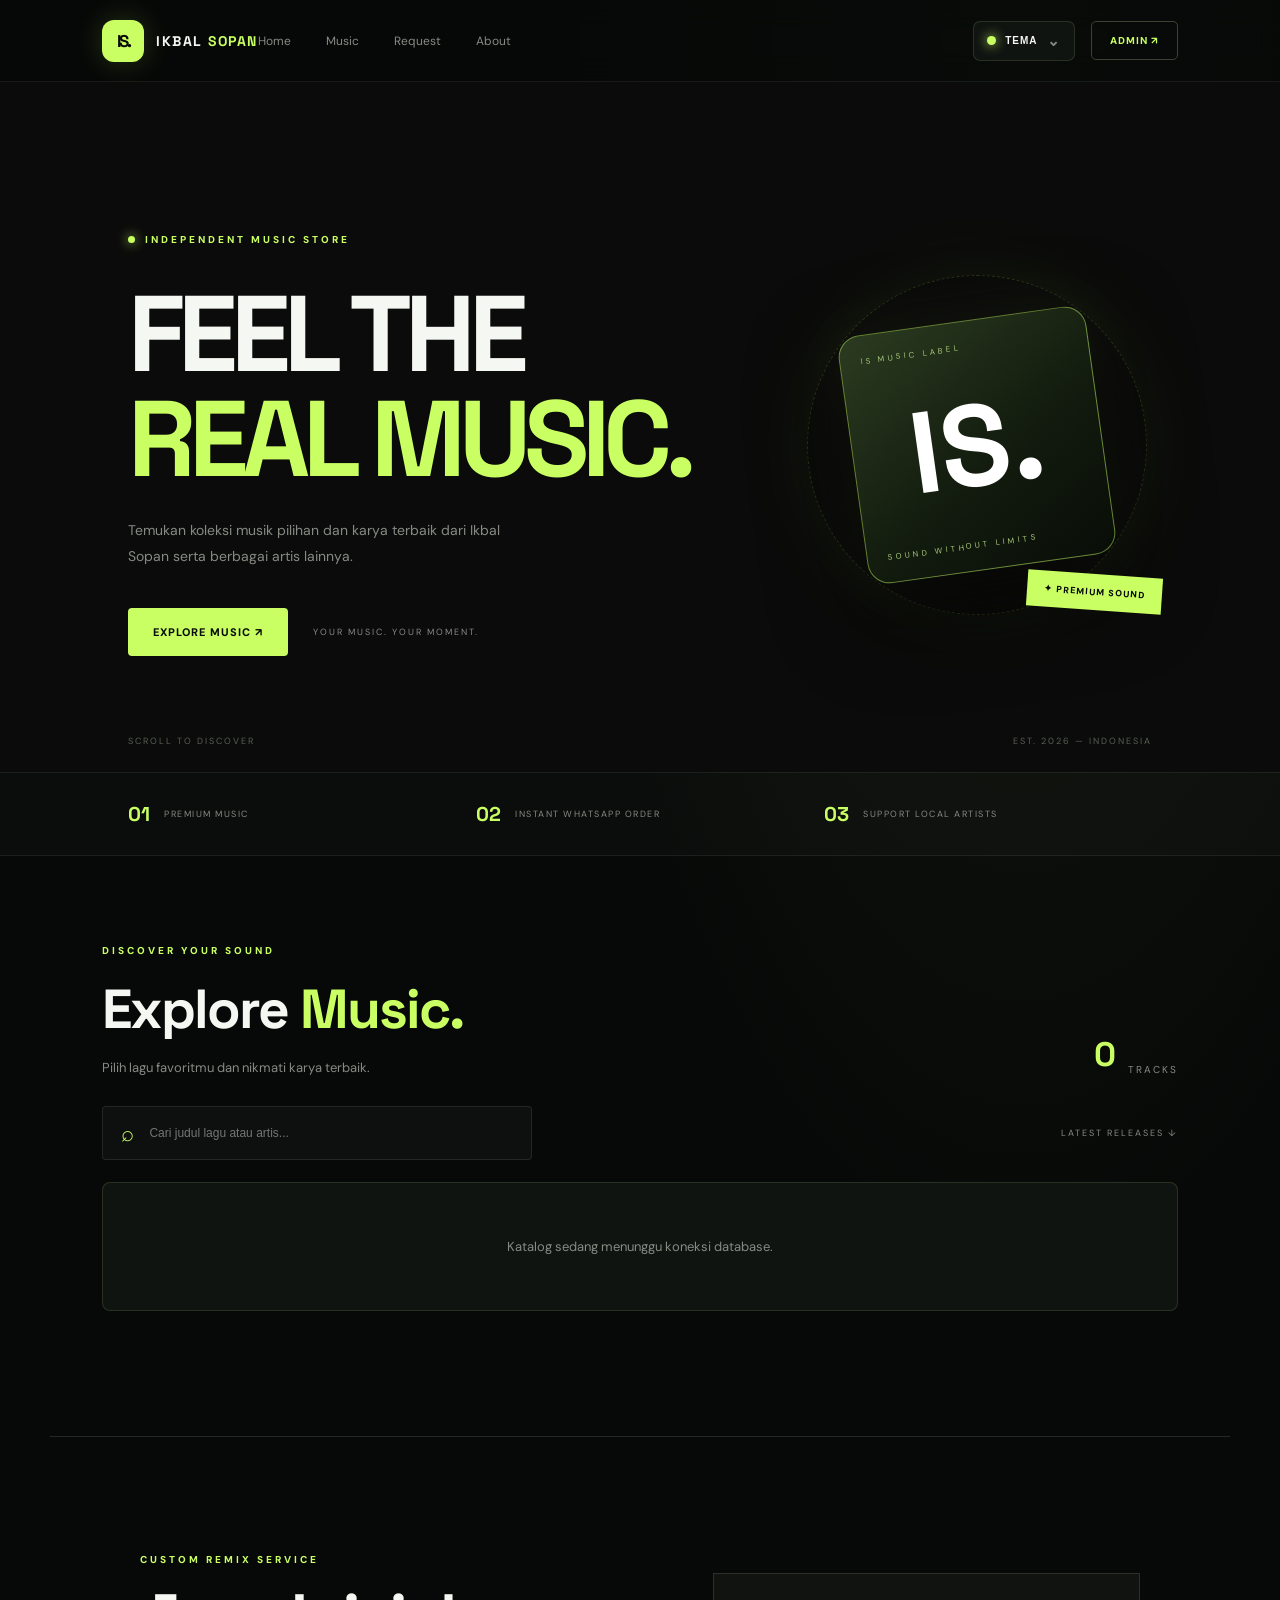
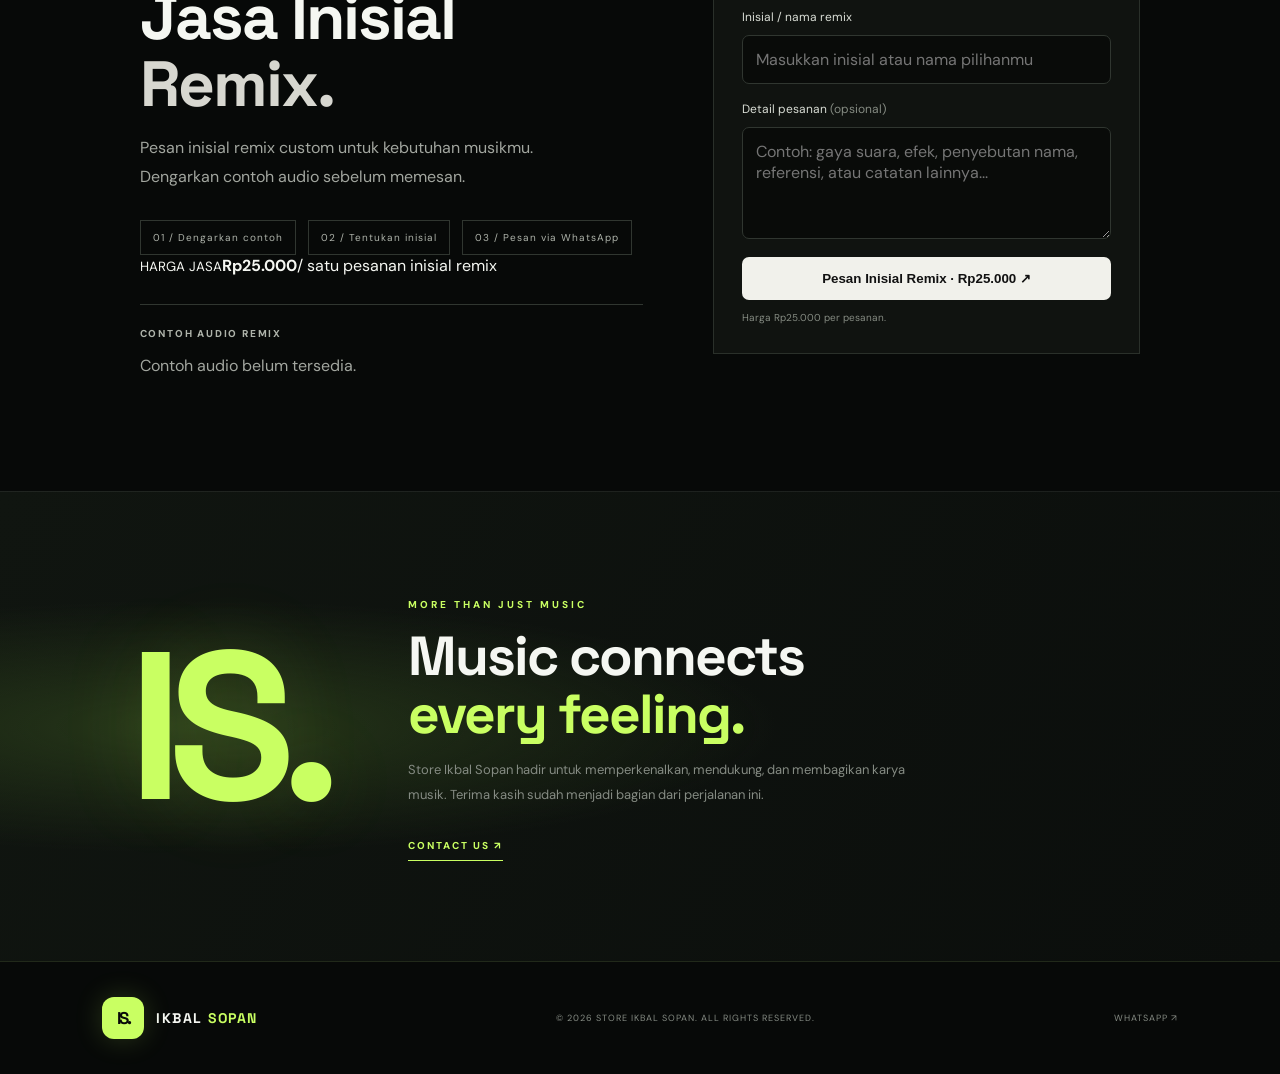
==== index.html @ 207e5a48 "Refresh public page assets" ====
<!DOCTYPE html>
<html lang="id">
<head>
  <meta charset="UTF-8">
  <meta name="viewport" content="width=device-width, initial-scale=1">
  <meta name="theme-color" content="#080909">
  <title>Store Ikbal Sopan — Music Store</title>
  <link rel="preconnect" href="https://fonts.googleapis.com">
  <link href="https://fonts.googleapis.com/css2?family=DM+Sans:wght@400;500;600;700;800&family=Space+Grotesk:wght@400;500;600;700&display=swap" rel="stylesheet">
  <link rel="stylesheet" href="style.css?v=20261104-21">
</head>
<body>

<header class="navbar">
  <a href="#" class="brand">
    <span class="brand-icon"><img data-store-logo alt="Logo Store Ikbal Sopan" hidden><span data-logo-fallback>IS.</span></span>
    <span>IKBAL <b>SOPAN</b></span>
  </a>
  <nav>
    <a href="#home">Home</a>
    <a href="#katalog">Music</a>
    <a href="#request">Request</a>
    <a href="#about">About</a>
  </nav>
  <div class="theme-picker" id="themePicker">
    <button class="theme-toggle" id="themeToggle" type="button" aria-expanded="false" aria-label="Pilih tema"><span class="theme-toggle-dot"></span><span>TEMA</span><span class="theme-chevron">⌄</span></button>
    <div class="theme-menu" id="themeMenu" hidden>
      <div class="theme-menu-title">PILIH SUASANA</div>
      <button type="button" data-theme-choice="midnight"><i class="theme-swatch swatch-midnight"></i><span><b>Midnight Green</b><small>Dark · Green</small></span><span class="theme-check">✓</span></button>
      <button type="button" data-theme-choice="ocean"><i class="theme-swatch swatch-ocean"></i><span><b>Midnight Blue</b><small>Dark · Blue</small></span><span class="theme-check">✓</span></button>
      <button type="button" data-theme-choice="purple"><i class="theme-swatch swatch-purple"></i><span><b>Purple Galaxy</b><small>Dark · Purple</small></span><span class="theme-check">✓</span></button>
      <button type="button" data-theme-choice="sunset"><i class="theme-swatch swatch-sunset"></i><span><b>Sunset Orange</b><small>Dark · Orange</small></span><span class="theme-check">✓</span></button>
      <button type="button" data-theme-choice="light"><i class="theme-swatch swatch-light"></i><span><b>Light Minimal</b><small>Light · Clean</small></span><span class="theme-check">✓</span></button>
    </div>
  </div>
  <a href="admin.html" class="admin-link">ADMIN ↗</a>
</header>

<main>
  <section class="hero" id="home">
    <div class="hero-content">
      <div class="hero-label">
        <span class="live-dot"></span>
        INDEPENDENT MUSIC STORE
      </div>
      <h1>FEEL THE<br><span>REAL MUSIC.</span></h1>
      <p>
        Temukan koleksi musik pilihan dan karya terbaik
        dari Ikbal Sopan serta berbagai artis lainnya.
      </p>
      <div class="hero-buttons">
        <a href="#katalog" class="hero-button">EXPLORE MUSIC ↗</a>
        <span class="hero-note">YOUR MUSIC. YOUR MOMENT.</span>
      </div>
    </div>

    <div class="hero-art">
      <div class="art-circle"></div>
      <div class="art-card">
        <div class="art-top">IS MUSIC LABEL</div>
        <div class="art-logo"><img data-store-logo alt="Logo Store Ikbal Sopan" hidden><span data-logo-fallback>IS.</span></div>
        <div class="art-bottom">SOUND WITHOUT LIMITS</div>
      </div>
      <div class="floating-tag">✦ PREMIUM SOUND</div>
    </div>

    <div class="hero-bottom">
      <span>SCROLL TO DISCOVER</span>
      <span>EST. 2026 — INDONESIA</span>
    </div>
  </section>

  <section class="features">
    <div><strong>01</strong><span>PREMIUM MUSIC</span></div>
    <div><strong>02</strong><span>INSTANT WHATSAPP ORDER</span></div>
    <div><strong>03</strong><span>SUPPORT LOCAL ARTISTS</span></div>
  </section>

  <section class="catalog" id="katalog">
    <div class="catalog-heading">
      <div>
        <span class="eyebrow">DISCOVER YOUR SOUND</span>
        <h2>Explore <span>Music.</span></h2>
        <p>Pilih lagu favoritmu dan nikmati karya terbaik.</p>
      </div>
      <div class="catalog-count">
        <strong id="musicCount">0</strong>
        <span>TRACKS</span>
      </div>
    </div>

    <div class="catalog-tools">
      <div class="search-box">
        <span>⌕</span>
        <input id="searchInput" type="search"
          placeholder="Cari judul lagu atau artis...">
      </div>
      <span class="sort-label">LATEST RELEASES ↓</span>
    </div>

    <div id="songList" class="song-grid">
      <div class="loading">Memuat koleksi musik...</div>
    </div>
  </section>

  <section class="music-request" id="request"><div class="request-copy"><span class="eyebrow">CUSTOM REMIX SERVICE</span><h2>Jasa Inisial <span>Remix.</span></h2><p>Pesan inisial remix custom untuk kebutuhan musikmu. Dengarkan contoh audio sebelum memesan.</p><div class="request-points"><span>01 / Dengarkan contoh</span><span>02 / Tentukan inisial</span><span>03 / Pesan via WhatsApp</span></div><div class="request-price"><small>HARGA JASA</small><strong>Rp25.000</strong><span>/ satu pesanan inisial remix</span></div><div class="request-examples"><small>CONTOH AUDIO REMIX</small><div id="remixSampleList" class="remix-sample-list"><p>Memuat contoh audio...</p></div></div></div><form id="musicRequestForm" class="request-form"><label for="requestInitial">Inisial / nama remix</label><input id="requestInitial" type="text" maxlength="40" placeholder="Masukkan inisial atau nama pilihanmu" required><label for="requestDetail">Detail pesanan <span>(opsional)</span></label><textarea id="requestDetail" rows="4" maxlength="400" placeholder="Contoh: gaya suara, efek, penyebutan nama, referensi, atau catatan lainnya..."></textarea><button type="submit">Pesan Inisial Remix · Rp25.000 ↗</button><small>Harga Rp25.000 per pesanan.</small></form></section>
  <section class="about" id="about">
    <div class="about-mark"><img data-store-logo alt="Logo Store Ikbal Sopan" hidden><span data-logo-fallback>IS.</span></div>
    <div>
      <span class="eyebrow">MORE THAN JUST MUSIC</span>
      <h2>Music connects<br><span>every feeling.</span></h2>
      <p>
        Store Ikbal Sopan hadir untuk memperkenalkan,
        mendukung, dan membagikan karya musik.
        Terima kasih sudah menjadi bagian dari perjalanan ini.
      </p>
      <a href="https://wa.me/6283148451522"
         target="_blank" rel="noopener" class="about-link">
        CONTACT US ↗
      </a>
    </div>
  </section>
</main>

<footer>
  <a href="#" class="brand">
    <span class="brand-icon"><img data-store-logo alt="Logo Store Ikbal Sopan" hidden><span data-logo-fallback>IS.</span></span>
    <span>IKBAL <b>SOPAN</b></span>
  </a>
  <p>© 2026 STORE IKBAL SOPAN. ALL RIGHTS RESERVED.</p>
  <a href="https://wa.me/6283148451522">WHATSAPP ↗</a>
</footer>


<div id="isMiniPlayer" class="is-mini-player" hidden>
  <div class="is-mini-progress"><span id="isMiniProgress"></span></div>
  <button class="is-mini-main" id="isExpandPlayer" aria-label="Buka pemutar">
    <img id="isMiniCover" src="" alt="Cover lagu">
    <span class="is-mini-meta"><strong id="isMiniTitle">Belum ada lagu</strong><small id="isMiniArtist">Store Ikbal Sopan</small></span>
  </button>
  <button class="is-player-icon" id="isMiniPlay" aria-label="Putar atau jeda">▶</button>
  <button class="is-player-icon" id="isMiniNext" aria-label="Lagu berikutnya">»</button>
</div>
<div id="isFullPlayer" class="is-full-player" hidden>
  <button id="isClosePlayer" class="is-close-player" aria-label="Tutup pemutar">⌄</button>
  <div class="is-full-inner">
    <div class="is-full-kicker">STORE IKBAL SOPAN · NOW PLAYING</div>
    <img id="isFullCover" class="is-full-cover" src="" alt="Cover lagu">
    <h2 id="isFullTitle">Belum ada lagu</h2>
    <p id="isFullArtist">Pilih lagu dari katalog</p>
    <div class="is-wave" id="isWave" aria-hidden="true"><i style="--i:0;--h:18%"></i><i style="--i:1;--h:35%"></i><i style="--i:2;--h:52%"></i><i style="--i:3;--h:69%"></i><i style="--i:4;--h:21%"></i><i style="--i:5;--h:38%"></i><i style="--i:6;--h:55%"></i><i style="--i:7;--h:72%"></i><i style="--i:8;--h:24%"></i><i style="--i:9;--h:41%"></i><i style="--i:10;--h:58%"></i><i style="--i:11;--h:75%"></i><i style="--i:12;--h:27%"></i><i style="--i:13;--h:44%"></i><i style="--i:14;--h:61%"></i><i style="--i:15;--h:78%"></i><i style="--i:16;--h:30%"></i><i style="--i:17;--h:47%"></i><i style="--i:18;--h:64%"></i><i style="--i:19;--h:81%"></i><i style="--i:20;--h:33%"></i><i style="--i:21;--h:50%"></i><i style="--i:22;--h:67%"></i><i style="--i:23;--h:19%"></i><i style="--i:24;--h:36%"></i><i style="--i:25;--h:53%"></i><i style="--i:26;--h:70%"></i><i style="--i:27;--h:22%"></i><i style="--i:28;--h:39%"></i><i style="--i:29;--h:56%"></i><i style="--i:30;--h:73%"></i><i style="--i:31;--h:25%"></i><i style="--i:32;--h:42%"></i><i style="--i:33;--h:59%"></i><i style="--i:34;--h:76%"></i><i style="--i:35;--h:28%"></i></div>
    <input id="isFullSeek" class="is-full-seek" type="range" min="0" max="100" value="0" step="0.1" aria-label="Posisi lagu">
    <div class="is-full-times"><span id="isFullCurrent">0:00</span><span id="isFullDuration">0:00</span></div>
    <div class="is-full-controls">
      <button id="isPrev" aria-label="Lagu sebelumnya">|◀</button>
      <button id="isFullPlay" class="is-full-play" aria-label="Putar atau jeda">▶</button>
      <button id="isNext" aria-label="Lagu berikutnya">▶|</button>
    </div>
    <div class="is-full-options">
      <label>Kecepatan
        <select id="isFullSpeed">
          <option value="0.5">0.5×</option><option value="0.75">0.75×</option>
          <option value="1" selected>1× Normal</option><option value="1.25">1.25×</option>
          <option value="1.5">1.5×</option><option value="2">2×</option>
        </select>
      </label>
      <label>Volume <input id="isFullVolume" type="range" min="0" max="1" step="0.01" value="1"></label>
    </div>
  </div>
</div>
<script src="config.js?v=20261104-9"></script>
<script src="https://cdn.jsdelivr.net/npm/@supabase/supabase-js@2"></script>
<script src="app.js?v=20261104-21"></script>
</body>
</html>
---- style.css ----
:root {
  --bg: #080909;
  --panel: #111313;
  --panel2: #171a18;
  --white: #f5f7f2;
  --muted: #858b83;
  --green: #c6ff55;
  --border: #242923;
}

* {
  margin: 0;
  padding: 0;
  box-sizing: border-box;
}

html {
  scroll-behavior: smooth;
}

body {
  background: var(--bg);
  color: var(--white);
  font-family: 'DM Sans', sans-serif;
}

a {
  color: inherit;
  text-decoration: none;
}

.navbar {
  height: 82px;
  padding: 0 8%;
  display: flex;
  justify-content: space-between;
  align-items: center;
  border-bottom: 1px solid var(--border);
  background: rgba(8,9,9,.96);
  position: sticky;
  top: 0;
  z-index: 20;
  backdrop-filter: blur(15px);
}

.brand {
  display: flex;
  align-items: center;
  gap: 12px;
  font-family: 'Space Grotesk', sans-serif;
  font-size: 14px;
  font-weight: 700;
  letter-spacing: 1.5px;
}

.brand b {
  color: var(--green);
}

.brand-icon {
  width: 42px;
  height: 42px;
  display: grid;
  place-items: center;
  border-radius: 12px;
  background: var(--green);
  color: #080909;
  font-size: 17px;
  font-weight: 800;
  letter-spacing: -2px;
}

.navbar nav {
  display: flex;
  gap: 35px;
}

.navbar nav a {
  font-size: 12px;
  color: var(--muted);
  transition: .2s;
}

.navbar nav a:hover {
  color: var(--green);
}

.admin-link {
  border: 1px solid #3a4331;
  padding: 12px 18px;
  border-radius: 5px;
  color: var(--green);
  font-size: 10px;
  font-weight: 800;
  letter-spacing: 1px;
}

.hero {
  min-height: 660px;
  padding: 100px 10% 65px;
  position: relative;
  overflow: hidden;
  display: flex;
  align-items: center;
  justify-content: space-between;
  gap: 30px;
  background:
    radial-gradient(ellipse at 75% 48%, rgba(126,174,54,.16), transparent 35%),
    linear-gradient(120deg,#101311,#080909 70%);
}

.hero-content {
  position: relative;
  z-index: 2;
  max-width: 620px;
}

.hero-label {
  color: var(--green);
  font-size: 10px;
  letter-spacing: 3px;
  font-weight: 800;
  display: flex;
  align-items: center;
  gap: 10px;
}

.live-dot {
  width: 7px;
  height: 7px;
  border-radius: 50%;
  background: var(--green);
  box-shadow: 0 0 12px var(--green);
}

.hero h1 {
  font-family: 'Space Grotesk', sans-serif;
  font-size: clamp(55px, 8vw, 105px);
  line-height: .98;
  letter-spacing: -6px;
  margin: 35px 0 25px;
  font-weight: 700;
}

.hero h1 span,
.about h2 span,
.catalog-heading h2 span {
  color: var(--green);
}

.hero-content > p {
  color: var(--muted);
  max-width: 410px;
  line-height: 1.9;
  font-size: 14px;
}

.hero-buttons {
  display: flex;
  align-items: center;
  gap: 25px;
  margin-top: 38px;
  flex-wrap: wrap;
}

.hero-button {
  padding: 17px 25px;
  background: var(--green);
  color: #090b08;
  font-size: 11px;
  font-weight: 800;
  letter-spacing: 1px;
  border-radius: 4px;
  transition: .25s;
}

.hero-button:hover {
  transform: translateY(-4px);
  box-shadow: 0 10px 35px #c6ff5530;
}

.hero-note {
  color: var(--muted);
  font-size: 9px;
  letter-spacing: 2px;
}

.hero-art {
  position: relative;
  width: 350px;
  height: 370px;
  flex-shrink: 0;
  display: grid;
  place-items: center;
}

.art-circle {
  position: absolute;
  width: 340px;
  height: 340px;
  border-radius: 50%;
  border: 1px solid #a6d95035;
  box-shadow: 0 0 90px #c6ff5510;
}

.art-card {
  width: 250px;
  height: 250px;
  background: linear-gradient(145deg,#26361b,#11180d 55%,#090c08);
  border: 1px solid #526b31;
  box-shadow: 0 25px 70px #000;
  transform: rotate(-8deg);
  padding: 20px;
  display: flex;
  flex-direction: column;
  justify-content: space-between;
}

.art-top,
.art-bottom {
  color: #a7c77b;
  font-size: 8px;
  letter-spacing: 3px;
}

.art-logo {
  text-align: center;
  font-family: 'Space Grotesk', sans-serif;
  font-size: 115px;
  font-weight: 800;
  letter-spacing: -12px;
  color: var(--green);
}

.art-logo span {
  color: white;
}

.floating-tag {
  position: absolute;
  bottom: 20px;
  right: -10px;
  background: var(--green);
  color: #080909;
  padding: 12px 17px;
  font-size: 9px;
  font-weight: 800;
  letter-spacing: 1px;
  transform: rotate(4deg);
}

.hero-bottom {
  position: absolute;
  left: 10%;
  right: 10%;
  bottom: 25px;
  display: flex;
  justify-content: space-between;
  color: #596052;
  font-size: 9px;
  letter-spacing: 2px;
}

.features {
  padding: 28px 10%;
  display: grid;
  grid-template-columns: repeat(3,1fr);
  gap: 20px;
  border-top: 1px solid var(--border);
  border-bottom: 1px solid var(--border);
}

.features div {
  display: flex;
  align-items: center;
  gap: 14px;
}

.features strong {
  color: var(--green);
  font-family: 'Space Grotesk', sans-serif;
  font-size: 20px;
}

.features span {
  color: var(--muted);
  font-size: 9px;
  letter-spacing: 1.5px;
}

.catalog {
  padding: 110px 8%;
}

.catalog-heading {
  display: flex;
  justify-content: space-between;
  align-items: end;
  margin-bottom: 45px;
  gap: 20px;
}

.eyebrow {
  color: var(--green);
  font-size: 10px;
  font-weight: 800;
  letter-spacing: 3px;
}

.catalog-heading h2,
.about h2 {
  font-family: 'Space Grotesk', sans-serif;
  font-size: clamp(35px,5vw,55px);
  letter-spacing: -2px;
  margin: 15px 0;
}

.catalog-heading p {
  color: var(--muted);
  font-size: 13px;
}

.catalog-count {
  display: flex;
  align-items: end;
  gap: 10px;
  color: var(--muted);
  font-size: 10px;
  letter-spacing: 2px;
}

.catalog-count strong {
  font-size: 34px;
  color: var(--green);
  font-family: 'Space Grotesk', sans-serif;
}

.catalog-tools {
  display: flex;
  align-items: center;
  justify-content: space-between;
  gap: 20px;
  margin-bottom: 30px;
}

.search-box {
  display: flex;
  align-items: center;
  gap: 15px;
  width: 430px;
  max-width: 100%;
  height: 54px;
  background: var(--panel);
  border: 1px solid var(--border);
  border-radius: 6px;
  padding: 0 18px;
  color: var(--green);
  font-size: 22px;
}

.search-box input {
  width: 100%;
  background: transparent;
  border: 0;
  outline: none;
  color: white;
  font-size: 12px;
}

.sort-label {
  font-size: 9px;
  color: var(--muted);
  letter-spacing: 2px;
}

.song-grid {
  display: grid;
  grid-template-columns: repeat(auto-fill,minmax(210px,1fr));
  gap: 23px;
}

.song-card {
  background: var(--panel);
  border: 1px solid var(--border);
  border-radius: 8px;
  overflow: hidden;
  transition: .3s;
}

.song-card:hover {
  transform: translateY(-7px);
  border-color: #819d4c;
  box-shadow: 0 18px 40px #0008;
}

.song-card img {
  display: block;
  width: 100%;
  aspect-ratio: 1;
  object-fit: cover;
  background: var(--panel2);
}

.song-info {
  padding: 18px;
}

.song-info h3 {
  font-size: 14px;
  margin-bottom: 7px;
}

.song-info p {
  color: var(--muted);
  font-size: 11px;
}

.song-price {
  color: var(--green);
  font-size: 17px;
  font-weight: 800;
  margin: 17px 0;
}

.song-actions {
  display: flex;
  gap: 8px;
}

.song-actions button,
.song-actions a {
  flex: 1;
  text-align: center;
  border: 0;
  padding: 12px 5px;
  border-radius: 4px;
  font-size: 10px;
  font-weight: 800;
  cursor: pointer;
}

.play-button {
  background: #242824;
  color: white;
}

.buy-button {
  background: var(--green);
  color: #080909;
}

.loading,
.empty {
  grid-column: 1/-1;
  text-align: center;
  background: var(--panel);
  border: 1px solid var(--border);
  border-radius: 8px;
  padding: 55px 20px;
  color: var(--muted);
  font-size: 13px;
}

.about {
  padding: 100px 10%;
  display: flex;
  align-items: center;
  gap: 80px;
  background:
    radial-gradient(ellipse at 15% 50%,#263719 0%,transparent 35%),
    #101310;
  border-top: 1px solid var(--border);
}

.about-mark {
  font-family: 'Space Grotesk', sans-serif;
  font-size: clamp(100px,20vw,210px);
  font-weight: 800;
  letter-spacing: -15px;
  color: var(--green);
  text-shadow: 0 0 80px #c6ff5525;
}

.about > div:last-child {
  max-width: 520px;
}

.about h2 {
  line-height: 1.05;
}

.about p {
  color: var(--muted);
  font-size: 13px;
  line-height: 1.9;
  margin-bottom: 25px;
}

.about-link {
  display: inline-block;
  color: var(--green);
  font-size: 10px;
  font-weight: 800;
  letter-spacing: 2px;
  border-bottom: 1px solid var(--green);
  padding-bottom: 8px;
}

footer {
  padding: 35px 8%;
  display: flex;
  justify-content: space-between;
  align-items: center;
  gap: 20px;
  border-top: 1px solid var(--border);
}

footer p,
footer > a:last-child {
  color: var(--muted);
  font-size: 9px;
  letter-spacing: 1px;
}

footer > a:last-child:hover {
  color: var(--green);
}

[hidden] {
  display: none !important;
}

@media(max-width:850px) {
  .hero-art {
    width: 270px;
    transform: scale(.85);
  }
  .hero {
    padding-left: 7%;
    padding-right: 7%;
  }
  .navbar {
    padding: 0 5%;
  }
  .catalog {
    padding: 80px 5%;
  }
}

@media(max-width:650px) {
  .navbar {
    height: 70px;
  }

  .navbar nav {
    display: none;
  }

  .hero {
    min-height: 720px;
    padding: 80px 7% 90px;
    display: block;
  }

  .hero h1 {
    font-size: 65px;
    letter-spacing: -4px;
  }

  .hero-art {
    margin: 25px auto 0;
    height: 260px;
    transform: scale(.75);
  }

  .hero-bottom {
    left: 7%;
    right: 7%;
    font-size: 7px;
  }

  .features {
    padding: 25px 7%;
    grid-template-columns: 1fr;
    gap: 17px;
  }

  .catalog-heading {
    align-items: start;
  }

  .catalog-tools {
    align-items: start;
    flex-direction: column;
  }

  .song-grid {
    grid-template-columns: repeat(2,minmax(0,1fr));
    gap: 12px;
  }

  .song-info {
    padding: 12px;
  }

  .song-actions {
    flex-direction: column;
  }

  .about {
    padding: 70px 7%;
    flex-direction: column;
    align-items: start;
    gap: 10px;
  }

  .about-mark {
    font-size: 110px;
  }

  footer {
    padding: 30px 7%;
    align-items: start;
    flex-direction: column;
  }
}

/* MINI PLAYER — iPhone-inspired */
.is-mini-player{position:fixed;z-index:80;left:50%;bottom:calc(14px + env(safe-area-inset-bottom));transform:translateX(-50%);width:min(680px,calc(100% - 28px));min-height:70px;padding:9px 12px;display:flex;align-items:center;gap:10px;background:rgba(25,28,25,.91);border:1px solid rgba(198,255,85,.25);border-radius:19px;box-shadow:0 14px 50px #000b;backdrop-filter:blur(24px);-webkit-backdrop-filter:blur(24px)}
.is-mini-player[hidden],.is-full-player[hidden]{display:none!important}
.is-mini-progress{position:absolute;left:13px;right:13px;top:0;height:2px;background:#ffffff20;border-radius:4px;overflow:hidden}
.is-mini-progress span{display:block;width:0;height:100%;background:var(--green);transition:width .15s linear}
.is-mini-main{min-width:0;flex:1;display:flex;align-items:center;gap:11px;border:0;background:none;color:var(--white);text-align:left;cursor:pointer}
.is-mini-main img{width:49px;height:49px;object-fit:cover;border-radius:10px;background:#252925}
.is-mini-meta{min-width:0;display:flex;flex-direction:column;gap:4px}
.is-mini-meta strong{font-size:13px;white-space:nowrap;overflow:hidden;text-overflow:ellipsis}
.is-mini-meta small{font-size:11px;color:var(--muted)}
.is-player-icon{width:38px;height:42px;border:0;background:none;color:#f7f8f4;font-size:22px;cursor:pointer}
.is-player-icon:hover{color:var(--green)}
.is-full-player{position:fixed;inset:0;z-index:100;background:radial-gradient(ellipse at 50% 25%,#29351c 0%,#111510 42%,#070908 100%);color:#fff;overflow:auto;padding:calc(25px + env(safe-area-inset-top)) 22px calc(30px + env(safe-area-inset-bottom));}
.is-close-player{display:block;margin:0 auto 18px;width:44px;height:32px;border:0;border-radius:20px;background:#ffffff18;color:#fff;font-size:24px;cursor:pointer}
.is-full-inner{width:min(430px,100%);margin:0 auto;text-align:center}
.is-full-kicker{font-size:10px;letter-spacing:2px;color:#aeb99f;margin-bottom:25px}
.is-full-cover{width:min(78vw,340px);aspect-ratio:1;object-fit:cover;border-radius:17px;box-shadow:0 24px 65px #0009}
.is-full-inner h2{font:700 25px 'Space Grotesk',sans-serif;margin:25px 0 6px}
.is-full-inner>p{color:var(--muted);font-size:13px}
.is-wave{height:65px;display:flex;align-items:center;justify-content:center;gap:3px;margin:18px 0 14px;overflow:hidden}
.is-wave i{display:block;width:4px;height:var(--h);max-height:58px;border-radius:9px;background:var(--green);opacity:.7;transform:scaleY(.45);transform-origin:center;transition:transform .15s}
.is-wave.is-playing i{animation:is-wave-pulse .65s ease-in-out infinite alternate;animation-delay:calc(var(--i)*-23ms)}
@keyframes is-wave-pulse{from{transform:scaleY(.25);opacity:.45}to{transform:scaleY(1);opacity:1}}
.is-full-seek{width:100%;accent-color:var(--green);cursor:pointer}
.is-full-times{display:flex;justify-content:space-between;color:#a5aa9e;font-size:11px;margin-top:5px}
.is-full-controls{display:flex;align-items:center;justify-content:center;gap:35px;margin:25px 0}
.is-full-controls button{border:0;background:none;color:#fff;font-size:23px;cursor:pointer}
.is-full-controls .is-full-play{width:64px;height:64px;border-radius:50%;background:var(--green);color:#10140b;font-size:25px}
.is-full-options{display:flex;justify-content:space-between;gap:20px;text-align:left;color:#aeb4a6;font-size:11px;margin-top:20px}
.is-full-options label{display:flex;flex-direction:column;gap:9px;flex:1}
.is-full-options select{background:#242a20;color:var(--green);border:1px solid #4a573b;border-radius:8px;padding:9px}
.is-full-options input{width:100%;accent-color:var(--green)}
body.is-player-open{overflow:hidden}
body{padding-bottom:env(safe-area-inset-bottom)}
@media(max-width:600px){.is-mini-player{bottom:calc(10px + env(safe-area-inset-bottom));width:calc(100% - 20px);min-height:66px;border-radius:17px}.is-mini-main img{width:45px;height:45px}.is-mini-meta strong{font-size:12px}.is-player-icon{width:34px}.is-full-cover{width:min(78vw,310px)}}

/* STORE IKbal SOPAN — premium polish */
:root{--green:#c9ff62;--panel:#101411;--border:rgba(207,255,147,.13)}
body{background:radial-gradient(ellipse at 80% 0%,rgba(134,180,71,.09),transparent 34%),#070908}
.navbar{background:rgba(7,9,8,.82);border-bottom-color:rgba(255,255,255,.07)}
.brand-icon{box-shadow:0 0 28px rgba(201,255,98,.18)}
.hero{min-height:690px;background:radial-gradient(ellipse at 76% 45%,rgba(169,222,88,.19),transparent 32%),radial-gradient(ellipse at 10% 90%,rgba(74,105,51,.13),transparent 40%),linear-gradient(120deg,#101611,#070908 70%)}
.hero h1{font-size:clamp(58px,8.4vw,112px);letter-spacing:-7px}
.art-card{border-radius:22px;background:linear-gradient(145deg,#2b3b20,#121b0e 58%,#090d08);border-color:rgba(201,255,98,.45);box-shadow:0 30px 90px #000b,0 0 65px rgba(201,255,98,.08)}
.art-circle{border-style:dashed;animation:is-orbit 36s linear infinite}
@keyframes is-orbit{to{transform:rotate(360deg)}}
.features{background:rgba(255,255,255,.015);border-color:rgba(255,255,255,.07)}
.catalog{padding-top:120px;padding-bottom:125px}
.song-grid{grid-template-columns:repeat(auto-fill,minmax(225px,1fr));gap:22px}
.song-card{background:linear-gradient(155deg,rgba(24,29,24,.98),rgba(12,15,13,.98));border:1px solid rgba(255,255,255,.075);border-radius:15px;box-shadow:0 12px 35px rgba(0,0,0,.18)}
.song-card:hover{transform:translateY(-6px);border-color:rgba(201,255,98,.42);box-shadow:0 22px 55px #0009,0 0 28px rgba(201,255,98,.055)}
.song-card>img{transition:transform .5s ease;aspect-ratio:1.06}
.song-card:hover>img{transform:scale(1.025)}
.song-info{padding:19px}
.song-info h3{font-size:15px;letter-spacing:-.2px}
.song-price{font-size:18px}
.play-button,.buy-button{border-radius:9px!important;transition:transform .2s,filter .2s}
.play-button:hover,.buy-button:hover{transform:translateY(-2px);filter:brightness(1.12)}
.search-box{border-radius:13px;background:rgba(255,255,255,.035);border-color:rgba(255,255,255,.09)}
.search-box:focus-within{border-color:rgba(201,255,98,.55);box-shadow:0 0 0 4px rgba(201,255,98,.06)}
.about{background:radial-gradient(ellipse at 15% 50%,#263719 0%,transparent 38%),linear-gradient(120deg,#101510,#0b0e0c);border-color:rgba(255,255,255,.07)}
.is-mini-player{background:rgba(19,24,19,.88);border-color:rgba(201,255,98,.28);box-shadow:0 18px 65px #000c,0 0 35px rgba(201,255,98,.07)}
.is-mini-main img{box-shadow:0 4px 16px #0008}
.is-full-player{background:radial-gradient(ellipse at 50% 15%,rgba(126,165,75,.28),transparent 40%),linear-gradient(155deg,#151c14,#080a09 70%);backdrop-filter:blur(24px)}
.is-full-cover{border-radius:24px;box-shadow:0 28px 80px #000b,0 0 45px rgba(201,255,98,.08)}
.is-full-inner h2{font-size:28px;letter-spacing:-.7px}
.is-wave{height:76px;gap:4px}
.is-wave i{width:5px;min-height:5px;border-radius:20px;background:linear-gradient(180deg,#e4ffb0,#a6df4b);box-shadow:0 0 12px rgba(201,255,98,.24)}
.is-full-controls .is-full-play{box-shadow:0 8px 30px rgba(201,255,98,.22)}
.is-full-options select{border-radius:10px}
@media(max-width:650px){.hero h1{font-size:64px;letter-spacing:-4px}.song-grid{grid-template-columns:repeat(2,minmax(0,1fr));gap:12px}.song-card{border-radius:12px}.song-info{padding:12px}.catalog{padding-top:75px;padding-bottom:95px}}


/* CATALOG — clean record-store layout */
.song-grid{grid-template-columns:repeat(auto-fill,minmax(230px,1fr));gap:18px}
.song-card{background:#0d100e;border:1px solid #252a25;border-radius:5px;overflow:hidden;transition:border-color .2s,transform .2s}
.song-card:hover{transform:translateY(-3px);border-color:#66754d;box-shadow:none}
.song-cover-wrap{position:relative;aspect-ratio:1;background:#171a17;overflow:hidden}
.song-cover-wrap img{width:100%;height:100%;object-fit:cover;display:block;transition:transform .35s}
.song-card:hover .song-cover-wrap img{transform:scale(1.025)}
.card-preview{position:absolute;right:12px;bottom:12px;width:42px;height:42px;border:0;border-radius:50%;background:#f4f4ed;color:#111;font-size:15px;cursor:pointer;box-shadow:0 3px 12px #0007}
.card-preview:hover{background:var(--green)}
.song-info{padding:15px 15px 14px}
.song-meta h3{font-size:14px;font-weight:650;line-height:1.35;margin:0 0 5px}
.song-meta p{font-size:11px;color:#92988f;line-height:1.4}
.song-bottom{display:flex;align-items:center;justify-content:space-between;gap:10px;margin-top:16px;padding-top:12px;border-top:1px solid #252a25}
.song-price{color:#f2f2ec;font-size:13px;font-weight:650;margin:0}
.song-bottom .buy-button{flex:0 0 auto;padding:9px 12px;background:transparent;color:var(--green);border:1px solid #52613d;border-radius:3px;font-size:10px;letter-spacing:.2px}
.song-bottom .buy-button:hover{background:var(--green);color:#10130d}
.catalog{padding-top:82px}
.catalog-heading{margin-bottom:30px}
.catalog-tools{margin-bottom:22px}
.search-box{border-radius:4px;background:#0d100e}
.is-wave{height:86px;gap:4px;max-width:420px;margin:22px auto 18px;align-items:center}
.is-wave i{width:3px;min-height:3px;max-height:68px;border-radius:2px;background:linear-gradient(180deg,#e3ffad 0%,#b8ef63 48%,#6b8e3e 100%);opacity:.35;transform:scaleY(.25);transition:height .07s linear,opacity .07s linear}
.is-wave.is-playing i{animation:none}
.is-wave.is-fallback i{animation:is-wave-pulse .8s ease-in-out infinite alternate}
@media(max-width:600px){.song-grid{grid-template-columns:repeat(2,minmax(0,1fr));gap:10px}.song-info{padding:11px}.song-bottom{align-items:flex-start;flex-direction:column;gap:10px}.song-bottom .buy-button{width:100%;text-align:center}.card-preview{width:36px;height:36px}}

/* Logo dinamis dari Dashboard Admin */
.brand-icon{overflow:hidden;position:relative}
.brand-icon img{width:100%;height:100%;object-fit:contain;padding:3px}
.art-logo{display:grid;place-items:center;letter-spacing:0}
.art-logo img{width:175px;height:175px;object-fit:contain}
.about-mark{display:flex;align-items:center;justify-content:center}
.about-mark img{width:min(22vw,230px);height:min(22vw,230px);object-fit:contain}
@media(max-width:650px){.art-logo img{width:145px;height:145px}.about-mark img{width:130px;height:130px}}


/* Tombol preview minimalis di atas cover musik */
.song-cover-wrap{position:relative;overflow:hidden;background:var(--panel2)}
.song-cover-wrap>img{transition:transform .45s ease}
.song-card:hover .song-cover-wrap>img{transform:scale(1.045)}
.card-preview{position:absolute;right:13px;bottom:13px;width:48px;height:48px;display:grid;place-items:center;border:1px solid rgba(255,255,255,.22);border-radius:50%;background:rgba(198,255,85,.96);color:#080909;box-shadow:0 6px 22px #0008;backdrop-filter:blur(12px);cursor:pointer;transition:transform .2s ease,background .2s ease,box-shadow .2s ease}
.card-preview:hover{transform:scale(1.09);background:#d7ff8b;box-shadow:0 8px 28px #c6ff5540}
.card-play-icon{display:block;font-size:17px;font-weight:900;line-height:1;transform:translateX(1px)}
.card-preview:active{transform:scale(.94)}
@media(max-width:650px){.card-preview{width:40px;height:40px;right:9px;bottom:9px}.card-play-icon{font-size:15px}}


/* THEME SWITCHER */
.theme-picker{position:relative;margin-left:auto;margin-right:16px}
.theme-toggle{height:40px;padding:0 13px;display:flex;align-items:center;gap:9px;border:1px solid var(--border);border-radius:7px;background:var(--panel);color:var(--white);font-size:10px;font-weight:800;letter-spacing:1px;cursor:pointer;transition:.2s}
.theme-toggle:hover{border-color:var(--green);color:var(--green)}
.theme-toggle-dot{width:9px;height:9px;border-radius:50%;background:var(--green);box-shadow:0 0 12px var(--green)}
.theme-chevron{font-size:15px;color:var(--muted)}
.theme-menu{position:absolute;right:0;top:calc(100% + 12px);width:235px;padding:9px;background:var(--panel);border:1px solid var(--border);border-radius:12px;box-shadow:0 18px 55px #0009;z-index:60}
.theme-menu-title{padding:9px 10px 12px;color:var(--muted);font-size:9px;font-weight:800;letter-spacing:2px}
.theme-menu button{width:100%;display:flex;align-items:center;gap:11px;padding:10px;border:0;border-radius:8px;background:transparent;color:var(--white);text-align:left;cursor:pointer}
.theme-menu button:hover,.theme-menu button.active{background:var(--panel2)}
.theme-menu button>span:nth-child(2){display:flex;flex:1;flex-direction:column;gap:3px}
.theme-menu b{font-size:11px}.theme-menu small{font-size:9px;color:var(--muted)}
.theme-swatch{width:27px;height:27px;flex:none;border-radius:8px;border:1px solid #ffffff30}
.swatch-midnight{background:linear-gradient(135deg,#080909 50%,#c6ff55 50%)}
.swatch-ocean{background:linear-gradient(135deg,#080d18 50%,#55b8ff 50%)}
.swatch-purple{background:linear-gradient(135deg,#100a1b 50%,#bd83ff 50%)}
.swatch-sunset{background:linear-gradient(135deg,#17100c 50%,#ff9b55 50%)}
.swatch-light{background:linear-gradient(135deg,#f5f6f8 50%,#3978d5 50%)}
.theme-check{opacity:0;color:var(--green);font-weight:900}
.theme-menu button.active .theme-check{opacity:1}
body[data-theme="ocean"]{--bg:#080d18;--panel:#101827;--panel2:#172338;--white:#f2f6ff;--muted:#8998b1;--green:#55b8ff;--border:#25354d}
body[data-theme="purple"]{--bg:#100a1b;--panel:#191127;--panel2:#241936;--white:#faf4ff;--muted:#a99ab8;--green:#bd83ff;--border:#38264d}
body[data-theme="sunset"]{--bg:#17100c;--panel:#211711;--panel2:#2d2018;--white:#fff6ef;--muted:#b5a092;--green:#ff9b55;--border:#493126}
body[data-theme="light"]{--bg:#f4f6f9;--panel:#ffffff;--panel2:#e9edf3;--white:#172033;--muted:#687386;--green:#3978d5;--border:#dce2eb}
body[data-theme="light"] .navbar{background:rgba(248,250,253,.94)}
body[data-theme="light"] .hero{background:radial-gradient(ellipse at 75% 48%,#3978d51c,transparent 35%),linear-gradient(120deg,#edf2f8,#f8fafc 70%)}
body[data-theme="light"] .art-card{background:linear-gradient(145deg,#dce7f6,#f5f8fc 55%,#e5edf7);border-color:#b8cbe4;box-shadow:0 25px 70px #26364a22}
body[data-theme="light"] .art-top,body[data-theme="light"] .art-bottom{color:#526987}
body[data-theme="light"] .art-logo span{color:#172033}
body[data-theme="light"] .floating-tag{color:#fff}
body[data-theme="light"] .about{background:radial-gradient(ellipse at 15% 50%,#3978d51b 0%,transparent 35%),#edf1f6}
body[data-theme="light"] .search-box input{color:var(--white)}
body[data-theme="light"] .is-mini-player{background:rgba(255,255,255,.94);border-color:#3978d555;box-shadow:0 14px 50px #26364a30}
body[data-theme="light"] .is-mini-main{color:#172033}
body[data-theme="light"] .is-player-icon{color:#172033}
body[data-theme="light"] .is-full-player{background:radial-gradient(ellipse at 50% 25%,#dce8f7 0%,#f2f5fa 55%,#e6ecf4 100%);color:#172033}
body[data-theme="light"] .is-full-kicker{color:#526987}
@media(max-width:650px){.theme-picker{margin-left:auto;margin-right:8px}.theme-toggle{height:36px;padding:0 9px;font-size:9px}.theme-menu{right:-48px;width:220px}.admin-link{padding:10px 9px;font-size:9px}}


/* TRANSISI ANTAR TEMA */
body,.navbar,.hero,.features,.catalog,.about,footer,.song-card,.song-cover-wrap,.search-box,.is-mini-player,.is-full-player,.theme-toggle,.theme-menu,.theme-menu button,.admin-link,.hero-button,.buy-button{
  transition:background-color .42s ease,color .35s ease,border-color .35s ease,box-shadow .4s ease;
}
.theme-menu:not([hidden]){animation:themeMenuIn .2s ease both;transform-origin:top right}
@keyframes themeMenuIn{from{opacity:0;transform:translateY(-7px) scale(.97)}to{opacity:1;transform:translateY(0) scale(1)}}
.theme-toggle-dot{transition:background .35s ease,box-shadow .35s ease}
body[data-theme="ocean"] .navbar{background:rgba(8,13,24,.94)}
body[data-theme="purple"] .navbar{background:rgba(16,10,27,.94)}
body[data-theme="sunset"] .navbar{background:rgba(23,16,12,.94)}
body[data-theme="light"] .navbar{background:rgba(248,250,253,.94)}
body[data-theme="ocean"] .hero{background:radial-gradient(ellipse at 75% 48%,#55b8ff20,transparent 36%),linear-gradient(120deg,#101c30,#080d18 70%)}
body[data-theme="purple"] .hero{background:radial-gradient(ellipse at 75% 48%,#bd83ff22,transparent 36%),linear-gradient(120deg,#21152e,#100a1b 70%)}
body[data-theme="sunset"] .hero{background:radial-gradient(ellipse at 75% 48%,#ff9b5522,transparent 36%),linear-gradient(120deg,#2a1b12,#17100c 70%)}
body[data-theme="ocean"] .about{background:radial-gradient(ellipse at 15% 50%,#234d6e 0%,transparent 38%),linear-gradient(120deg,#101c30,#080d18)}
body[data-theme="purple"] .about{background:radial-gradient(ellipse at 15% 50%,#4a2c68 0%,transparent 38%),linear-gradient(120deg,#21152e,#100a1b)}
body[data-theme="sunset"] .about{background:radial-gradient(ellipse at 15% 50%,#704126 0%,transparent 38%),linear-gradient(120deg,#2a1b12,#17100c)}
body[data-theme="ocean"] .song-card,body[data-theme="purple"] .song-card,body[data-theme="sunset"] .song-card{background:var(--panel);border-color:var(--border)}
body[data-theme="light"] .song-card{background:#fff;border-color:#dce2eb}
body[data-theme="light"] .song-bottom{border-color:#dce2eb}
body[data-theme="light"] .song-price{color:#172033}
body[data-theme="light"] .song-meta p{color:#687386}
body[data-theme="light"] .song-cover-wrap{background:#e9edf3}
body[data-theme="light"] .search-box{background:#fff;border-color:#dce2eb}
body[data-theme="light"] .features{background:#e9edf3;border-color:#dce2eb}
body[data-theme="light"] .admin-link{border-color:#b9c9df}
body[data-theme="light"] .brand-icon{color:#fff}
@media(prefers-reduced-motion:reduce){
  *,*::before,*::after{scroll-behavior:auto!important;animation-duration:.01ms!important;animation-iteration-count:1!important;transition-duration:.01ms!important}
}


/* APPLE MUSIC-INSPIRED LIVE SPECTRUM */
.is-full-kicker{display:flex;align-items:center;justify-content:center;gap:9px}
.is-full-kicker::before{content:"";width:6px;height:6px;border-radius:50%;background:var(--green);box-shadow:0 0 12px var(--green)}
.is-wave{
  position:relative;
  height:94px;
  max-width:440px;
  padding:12px 15px;
  gap:4px;
  border:1px solid color-mix(in srgb,var(--green) 17%,transparent);
  border-radius:18px;
  background:linear-gradient(180deg,color-mix(in srgb,var(--green) 8%,transparent),transparent);
  -webkit-mask-image:linear-gradient(90deg,transparent 0%,#000 8%,#000 92%,transparent 100%);
  mask-image:linear-gradient(90deg,transparent 0%,#000 8%,#000 92%,transparent 100%);
}
.is-wave i{
  flex:1 1 0;
  width:auto;
  height:4px;
  min-height:3px;
  max-height:70px;
  border-radius:999px;
  opacity:.28;
  background:linear-gradient(180deg,#fff 0%,var(--green) 34%,color-mix(in srgb,var(--green) 48%,transparent) 100%);
  box-shadow:0 0 8px color-mix(in srgb,var(--green) 35%,transparent);
  transition:height .075s linear,opacity .12s linear;
}
.is-wave.is-live.is-playing i{animation:none}
.is-wave.is-live:not(.is-playing) i{height:3px!important;opacity:.2!important}
.is-wave.is-fallback i{animation:is-wave-pulse .8s ease-in-out infinite alternate}
.is-full-seek{height:4px;border-radius:20px}
.is-full-seek::-webkit-slider-thumb{width:12px;height:12px}
.is-full-controls .is-full-play{width:68px;height:68px;transition:transform .2s,box-shadow .2s}
.is-full-controls .is-full-play:active{transform:scale(.94)}
@media(max-width:600px){
  .is-wave{height:82px;margin:18px auto 15px;padding:10px 12px;gap:3px;border-radius:15px}
  .is-wave i{max-height:60px}
}
@media(prefers-reduced-motion:reduce){.is-wave.is-fallback i{animation:none!important}}

.is-wave.is-fallback:not(.is-playing) i{animation:none!important;transform:scaleY(.25);opacity:.22}


/* IPHONE NOW PLAYING — refined Apple Music inspired visualizer */
.is-full-player{
  background:
    radial-gradient(ellipse at 50% 18%,rgba(250,35,59,.19),transparent 42%),
    radial-gradient(ellipse at 50% 72%,rgba(250,35,59,.08),transparent 48%),
    linear-gradient(180deg,#19191d 0%,#101014 52%,#08080b 100%);
  padding-top:calc(22px + env(safe-area-inset-top));
}
.is-close-player{
  width:46px;height:34px;margin-bottom:22px;
  background:rgba(255,255,255,.10);color:#f5f5f7;
  border:1px solid rgba(255,255,255,.08);backdrop-filter:blur(18px);
}
.is-full-inner{width:min(440px,100%)}
.is-full-kicker{color:#a1a1aa;letter-spacing:1.5px;font-size:9px;margin-bottom:25px}
.is-full-cover{
  width:min(76vw,350px);border-radius:22px;
  box-shadow:0 28px 75px rgba(0,0,0,.48),0 0 55px rgba(250,35,59,.10);
}
.is-full-inner h2{font:700 23px -apple-system,BlinkMacSystemFont,"SF Pro Display","Space Grotesk",sans-serif;letter-spacing:-.45px;margin:24px 0 5px}
.is-full-inner>p{color:#a1a1aa;font-size:14px}
.is-wave{
  height:66px;max-width:390px;margin:20px auto 14px;padding:0 8px;
  gap:3px;border:0;border-radius:0;background:transparent;
  -webkit-mask-image:linear-gradient(90deg,transparent,#000 8%,#000 92%,transparent);
  mask-image:linear-gradient(90deg,transparent,#000 8%,#000 92%,transparent);
}
.is-wave i{
  width:3px;min-width:2px;max-height:58px;min-height:3px;
  border-radius:999px;opacity:.82;
  background:linear-gradient(180deg,#fff 0%,#ff8794 42%,#fa233b 100%);
  box-shadow:0 0 9px rgba(250,35,59,.22);
  transition:height .065s linear,opacity .12s linear;
}
.is-wave.is-live.is-playing i{animation:none}
.is-wave.is-live:not(.is-playing) i{height:3px!important;opacity:.2!important}
.is-full-seek{height:4px;accent-color:#fa233b}
.is-full-seek::-webkit-slider-thumb{width:11px;height:11px;accent-color:#fa233b}
.is-full-times{color:#92929a;font-size:11px;font-variant-numeric:tabular-nums}
.is-full-controls{gap:42px;margin:27px 0 25px}
.is-full-controls button{color:#f5f5f7;font-size:25px}
.is-full-controls .is-full-play{
  width:66px;height:66px;background:#f5f5f7;color:#17171b;
  box-shadow:0 8px 25px rgba(0,0,0,.25);font-size:25px;
}
.is-full-options{color:#a1a1aa}
.is-full-options select{background:rgba(255,255,255,.08);color:#f5f5f7;border:1px solid rgba(255,255,255,.12)}
.is-full-options input{accent-color:#fa233b}
.is-mini-player{
  background:rgba(31,31,35,.88);border-color:rgba(255,255,255,.12);
  box-shadow:0 16px 48px rgba(0,0,0,.42),0 1px 0 rgba(255,255,255,.06) inset;
}
.is-mini-progress span{background:#fa233b}
.is-player-icon:hover{color:#ff6678}
@media(max-width:600px){
  .is-full-player{padding-left:24px;padding-right:24px}
  .is-full-cover{width:min(74vw,330px);border-radius:20px}
  .is-wave{height:58px;margin:18px auto 13px;gap:2.5px}
  .is-wave i{max-height:52px}
  .is-full-controls{margin:24px 0;gap:38px}
}
@media(prefers-reduced-motion:reduce){.is-wave i{transition:none!important}}


/* MONOCHROME iPHONE PLAYER — subtle mirrored waveform + blurred album backdrop */
.is-full-player{isolation:isolate;overflow:hidden;background:#080808!important;color:#fff}
.is-full-player::before{content:"";position:absolute;inset:-34px;z-index:-2;background-image:var(--player-art,none);background-position:center;background-size:cover;filter:blur(34px) grayscale(1) brightness(.30);opacity:.78;transform:scale(1.12)}
.is-full-player::after{content:"";position:absolute;inset:0;z-index:-1;pointer-events:none;background:linear-gradient(180deg,rgba(0,0,0,.42),rgba(0,0,0,.68) 55%,rgba(0,0,0,.88))}
.is-full-kicker{color:#c2c2c2}
.is-full-cover{box-shadow:0 24px 65px rgba(0,0,0,.55)}
.is-wave{height:54px;max-width:370px;margin:20px auto 14px;padding:0 12px;display:flex;align-items:center;justify-content:center;gap:3px;border:0;background:transparent;mask-image:linear-gradient(90deg,transparent,#000 9%,#000 91%,transparent);-webkit-mask-image:linear-gradient(90deg,transparent,#000 9%,#000 91%,transparent)}
.is-wave i{flex:1 1 0;width:auto;min-width:2px;max-height:40px;min-height:3px;border-radius:99px;background:linear-gradient(180deg,#fff,#a6a6a6);box-shadow:none;opacity:.65;transition:height .09s linear,opacity .12s linear}
.is-wave.is-live.is-playing i{animation:none}
.is-wave.is-live:not(.is-playing) i{height:3px!important;opacity:.2!important}
.is-wave.is-fallback i{background:#d7d7d7;animation:is-wave-pulse 1.1s ease-in-out infinite alternate}
.is-full-seek,.is-full-options input{accent-color:#fff}
.is-full-seek::-webkit-slider-thumb{accent-color:#fff}
.is-full-controls .is-full-play{background:#fff;color:#080808}
.is-full-options select{background:rgba(255,255,255,.1);color:#fff;border-color:rgba(255,255,255,.2)}
.is-mini-progress span{background:#fff}
.is-mini-player{border-color:rgba(255,255,255,.16)}
@media(max-width:600px){.is-wave{height:50px;gap:2.5px}.is-wave i{max-height:36px}}


/* FINAL REFINEMENTS — stronger waveform, neutral home hero, reliable swipe */
.hero{
  background:#0b0b0b!important;
}
.is-wave{
  touch-action:pan-y pinch-zoom;
  user-select:none;
  -webkit-user-select:none;
}
.is-wave i{
  max-height:48px;
  background:linear-gradient(180deg,#fff 0%,#d0d0d0 100%)!important;
}
@media(max-width:600px){
  .is-wave i{max-height:44px}
}

.music-request{max-width:1180px;margin:0 auto;padding:110px 7%;display:grid;grid-template-columns:1fr .85fr;gap:70px;align-items:center;border-top:1px solid #252925}.request-copy h2{font:700 clamp(38px,5vw,64px)/1.05 "Space Grotesk",sans-serif;letter-spacing:-2px;margin:16px 0}.request-copy h2 span{color:#d7d7d0}.request-copy p{color:#a2a69f;line-height:1.8;max-width:460px}.request-points{display:flex;flex-wrap:wrap;gap:12px;margin-top:28px}.request-points span{font-size:10px;letter-spacing:1px;color:#aeb3aa;border:1px solid #303630;padding:10px 12px}.request-form{background:#101310;border:1px solid #2a302a;padding:28px;display:flex;flex-direction:column;gap:10px}.request-form label{font-size:12px;color:#d9ddd5;margin-top:7px}.request-form label span,.request-form small{color:#858b82}.request-form input,.request-form select,.request-form textarea{width:100%;background:#090b09;color:#f4f4ef;border:1px solid #303630;border-radius:7px;padding:13px;font:inherit;outline:none}.request-form textarea{resize:vertical}.request-form button{margin-top:8px;padding:14px;background:#f1f1eb;color:#111;border:0;border-radius:7px;font-weight:700;cursor:pointer}.request-form button:hover{background:#d5d5cb}.request-form small{font-size:10px;line-height:1.5}@media(max-width:760px){.music-request{grid-template-columns:1fr;gap:28px;padding:75px 6%}.request-form{padding:20px}}


/* CONTOH AUDIO INISIAL REMIX */
.request-examples{margin-top:28px;padding-top:22px;border-top:1px solid #303630;display:grid;gap:12px}
.request-examples>small{font-size:10px;letter-spacing:1.8px;color:#aeb3aa;font-weight:800}
.remix-sample-list{display:grid;gap:12px}
.remix-sample{padding:13px;background:#101310;border:1px solid #303630;border-radius:8px;display:grid;gap:9px}
.remix-sample>span{font-size:13px;font-weight:700;color:#f4f4ef}
.remix-sample audio,.admin-song-item audio{width:100%;height:38px;max-width:100%}
.remix-sample audio{filter:grayscale(1)}
.admin-song-item{display:flex;align-items:center;justify-content:space-between;gap:16px;padding:14px 0;border-bottom:1px solid var(--border,#303630)}
.admin-song-item>div{min-width:0;flex:1;display:grid;gap:8px}
@media(max-width:600px){.admin-song-item{align-items:flex-start;flex-direction:column}.admin-song-item button{width:100%}}
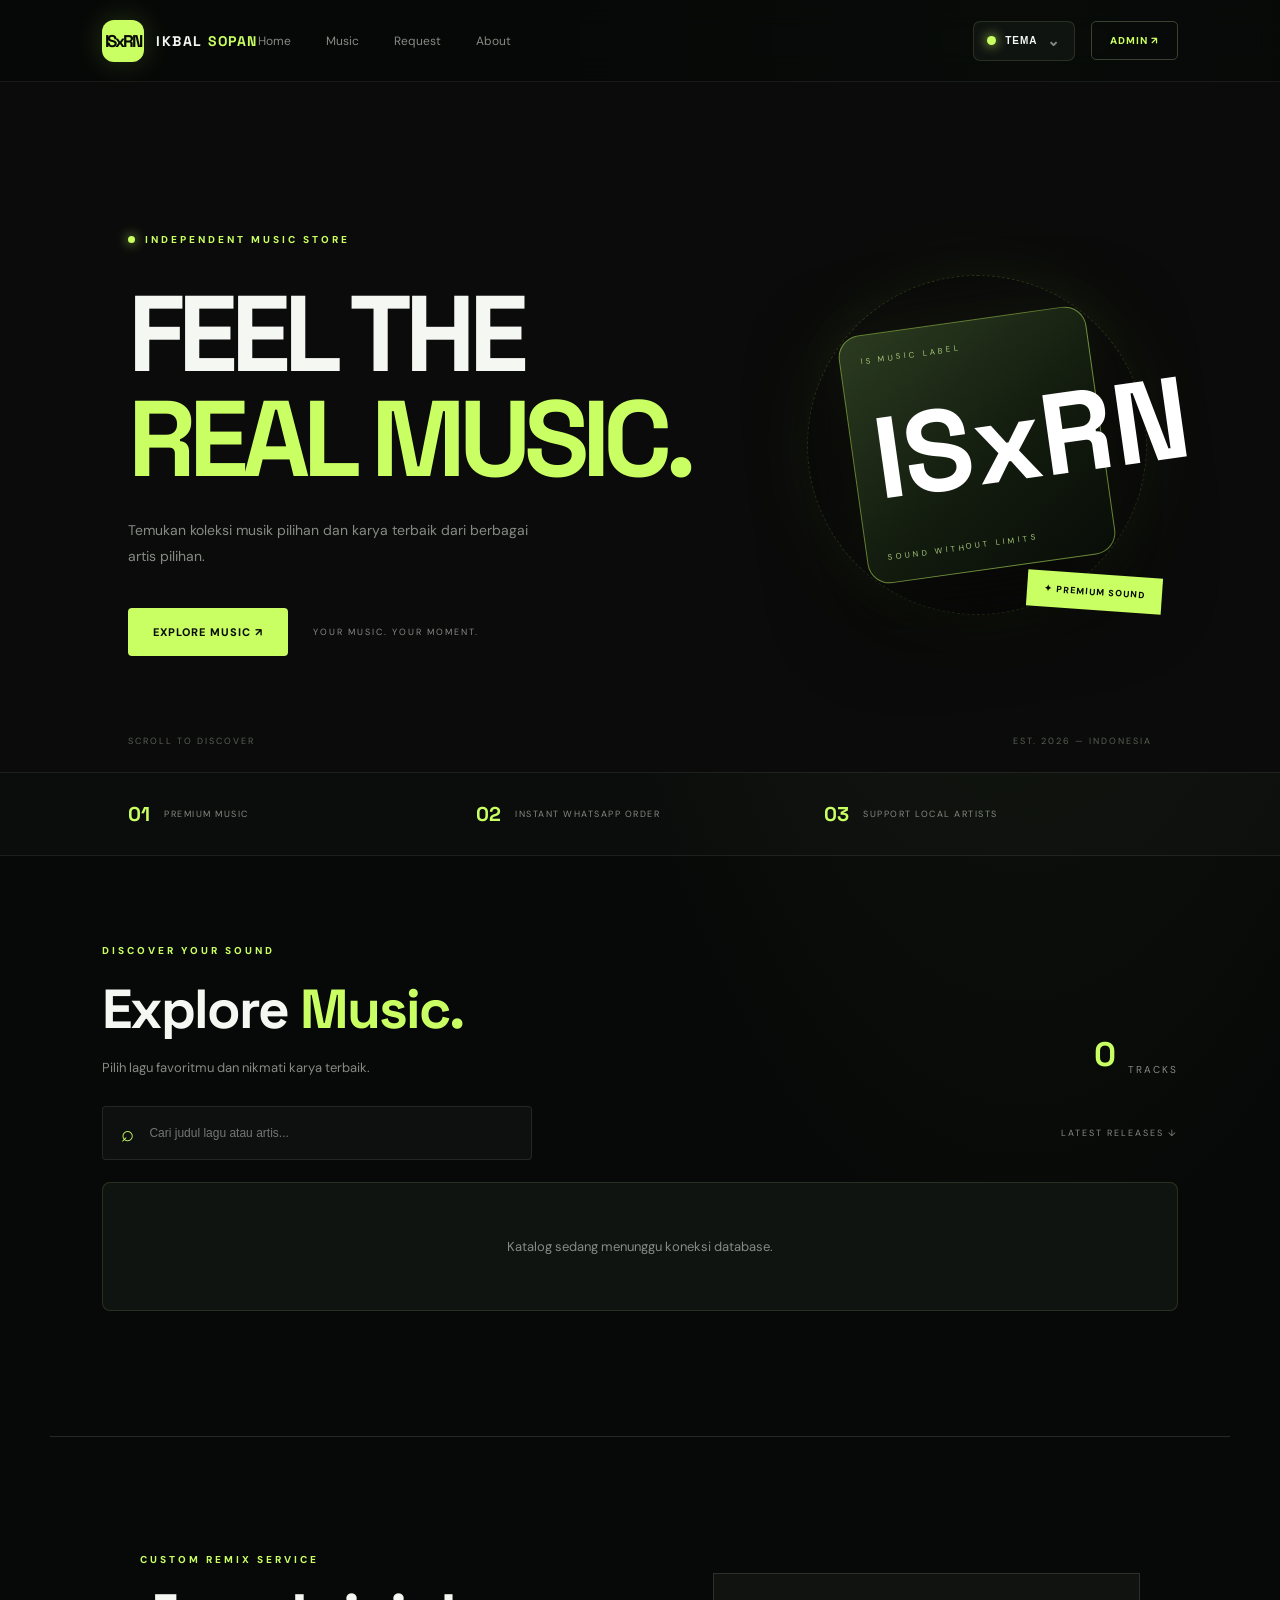
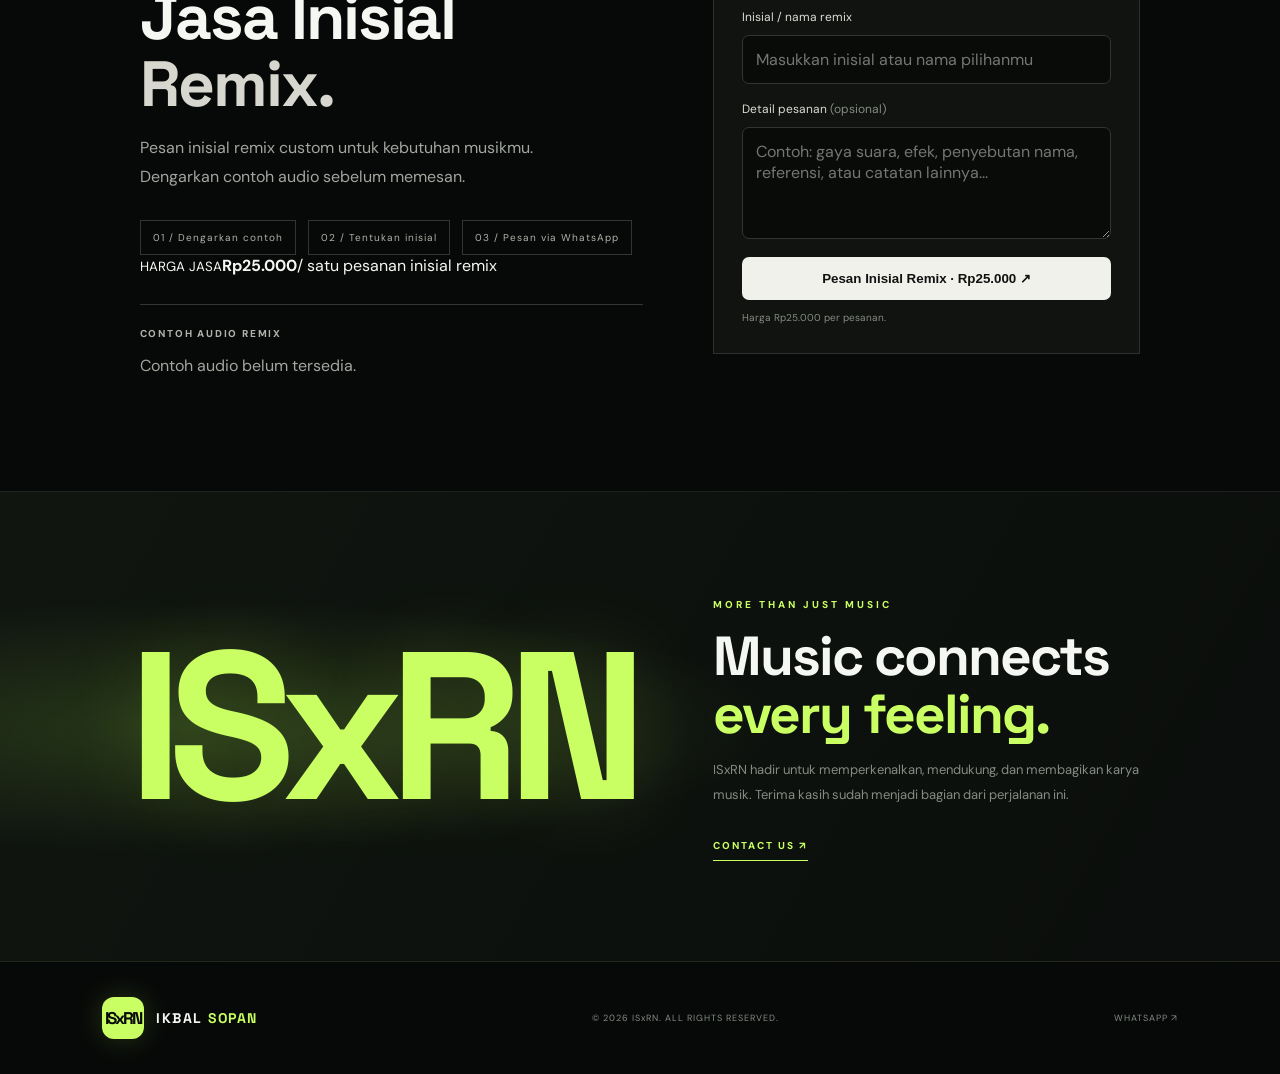
==== commit 40988381: "Rebrand storefront as ISxRN" ====
--- a/index.html
+++ b/index.html
@@ -5,7 +5,7 @@
   <meta charset="UTF-8">
   <meta name="viewport" content="width=device-width, initial-scale=1">
   <meta name="theme-color" content="#080909">
-  <title>Store Ikbal Sopan — Music Store</title>
+  <title>ISxRN — Music Store</title>
   <link rel="preconnect" href="https://fonts.googleapis.com">
   <link href="https://fonts.googleapis.com/css2?family=DM+Sans:wght@400;500;600;700;800&family=Space+Grotesk:wght@400;500;600;700&display=swap" rel="stylesheet">
   <link rel="stylesheet" href="style.css?v=20261104-21">
@@ -14,7 +14,7 @@
 
 <header class="navbar">
   <a href="#" class="brand">
-    <span class="brand-icon"><img data-store-logo alt="Logo Store Ikbal Sopan" hidden><span data-logo-fallback>IS.</span></span>
+    <span class="brand-icon"><img data-store-logo alt="Logo ISxRN" hidden><span data-logo-fallback>ISxRN</span></span>
     <span>IKBAL <b>SOPAN</b></span>
   </a>
   <nav>
@@ -47,7 +47,7 @@
       <h1>FEEL THE<br><span>REAL MUSIC.</span></h1>
       <p>
         Temukan koleksi musik pilihan dan karya terbaik
-        dari Ikbal Sopan serta berbagai artis lainnya.
+        dari berbagai artis pilihan.
       </p>
       <div class="hero-buttons">
         <a href="#katalog" class="hero-button">EXPLORE MUSIC ↗</a>
@@ -59,7 +59,7 @@
       <div class="art-circle"></div>
       <div class="art-card">
         <div class="art-top">IS MUSIC LABEL</div>
-        <div class="art-logo"><img data-store-logo alt="Logo Store Ikbal Sopan" hidden><span data-logo-fallback>IS.</span></div>
+        <div class="art-logo"><img data-store-logo alt="Logo ISxRN" hidden><span data-logo-fallback>ISxRN</span></div>
         <div class="art-bottom">SOUND WITHOUT LIMITS</div>
       </div>
       <div class="floating-tag">✦ PREMIUM SOUND</div>
@@ -106,12 +106,12 @@
 
   <section class="music-request" id="request"><div class="request-copy"><span class="eyebrow">CUSTOM REMIX SERVICE</span><h2>Jasa Inisial <span>Remix.</span></h2><p>Pesan inisial remix custom untuk kebutuhan musikmu. Dengarkan contoh audio sebelum memesan.</p><div class="request-points"><span>01 / Dengarkan contoh</span><span>02 / Tentukan inisial</span><span>03 / Pesan via WhatsApp</span></div><div class="request-price"><small>HARGA JASA</small><strong>Rp25.000</strong><span>/ satu pesanan inisial remix</span></div><div class="request-examples"><small>CONTOH AUDIO REMIX</small><div id="remixSampleList" class="remix-sample-list"><p>Memuat contoh audio...</p></div></div></div><form id="musicRequestForm" class="request-form"><label for="requestInitial">Inisial / nama remix</label><input id="requestInitial" type="text" maxlength="40" placeholder="Masukkan inisial atau nama pilihanmu" required><label for="requestDetail">Detail pesanan <span>(opsional)</span></label><textarea id="requestDetail" rows="4" maxlength="400" placeholder="Contoh: gaya suara, efek, penyebutan nama, referensi, atau catatan lainnya..."></textarea><button type="submit">Pesan Inisial Remix · Rp25.000 ↗</button><small>Harga Rp25.000 per pesanan.</small></form></section>
   <section class="about" id="about">
-    <div class="about-mark"><img data-store-logo alt="Logo Store Ikbal Sopan" hidden><span data-logo-fallback>IS.</span></div>
+    <div class="about-mark"><img data-store-logo alt="Logo ISxRN" hidden><span data-logo-fallback>ISxRN</span></div>
     <div>
       <span class="eyebrow">MORE THAN JUST MUSIC</span>
       <h2>Music connects<br><span>every feeling.</span></h2>
       <p>
-        Store Ikbal Sopan hadir untuk memperkenalkan,
+        ISxRN hadir untuk memperkenalkan,
         mendukung, dan membagikan karya musik.
         Terima kasih sudah menjadi bagian dari perjalanan ini.
       </p>
@@ -125,10 +125,10 @@
 
 <footer>
   <a href="#" class="brand">
-    <span class="brand-icon"><img data-store-logo alt="Logo Store Ikbal Sopan" hidden><span data-logo-fallback>IS.</span></span>
+    <span class="brand-icon"><img data-store-logo alt="Logo ISxRN" hidden><span data-logo-fallback>ISxRN</span></span>
     <span>IKBAL <b>SOPAN</b></span>
   </a>
-  <p>© 2026 STORE IKBAL SOPAN. ALL RIGHTS RESERVED.</p>
+  <p>© 2026 ISxRN. ALL RIGHTS RESERVED.</p>
   <a href="https://wa.me/6283148451522">WHATSAPP ↗</a>
 </footer>
 
@@ -137,7 +137,7 @@
   <div class="is-mini-progress"><span id="isMiniProgress"></span></div>
   <button class="is-mini-main" id="isExpandPlayer" aria-label="Buka pemutar">
     <img id="isMiniCover" src="" alt="Cover lagu">
-    <span class="is-mini-meta"><strong id="isMiniTitle">Belum ada lagu</strong><small id="isMiniArtist">Store Ikbal Sopan</small></span>
+    <span class="is-mini-meta"><strong id="isMiniTitle">Belum ada lagu</strong><small id="isMiniArtist">ISxRN</small></span>
   </button>
   <button class="is-player-icon" id="isMiniPlay" aria-label="Putar atau jeda">▶</button>
   <button class="is-player-icon" id="isMiniNext" aria-label="Lagu berikutnya">»</button>
@@ -145,7 +145,7 @@
 <div id="isFullPlayer" class="is-full-player" hidden>
   <button id="isClosePlayer" class="is-close-player" aria-label="Tutup pemutar">⌄</button>
   <div class="is-full-inner">
-    <div class="is-full-kicker">STORE IKBAL SOPAN · NOW PLAYING</div>
+    <div class="is-full-kicker">ISxRN · NOW PLAYING</div>
     <img id="isFullCover" class="is-full-cover" src="" alt="Cover lagu">
     <h2 id="isFullTitle">Belum ada lagu</h2>
     <p id="isFullArtist">Pilih lagu dari katalog</p>
@@ -171,6 +171,6 @@
 </div>
 <script src="config.js?v=20261104-9"></script>
 <script src="https://cdn.jsdelivr.net/npm/@supabase/supabase-js@2"></script>
-<script src="app.js?v=20261104-21"></script>
+<script src="app.js?v=20261104-22"></script>
 </body>
 </html>
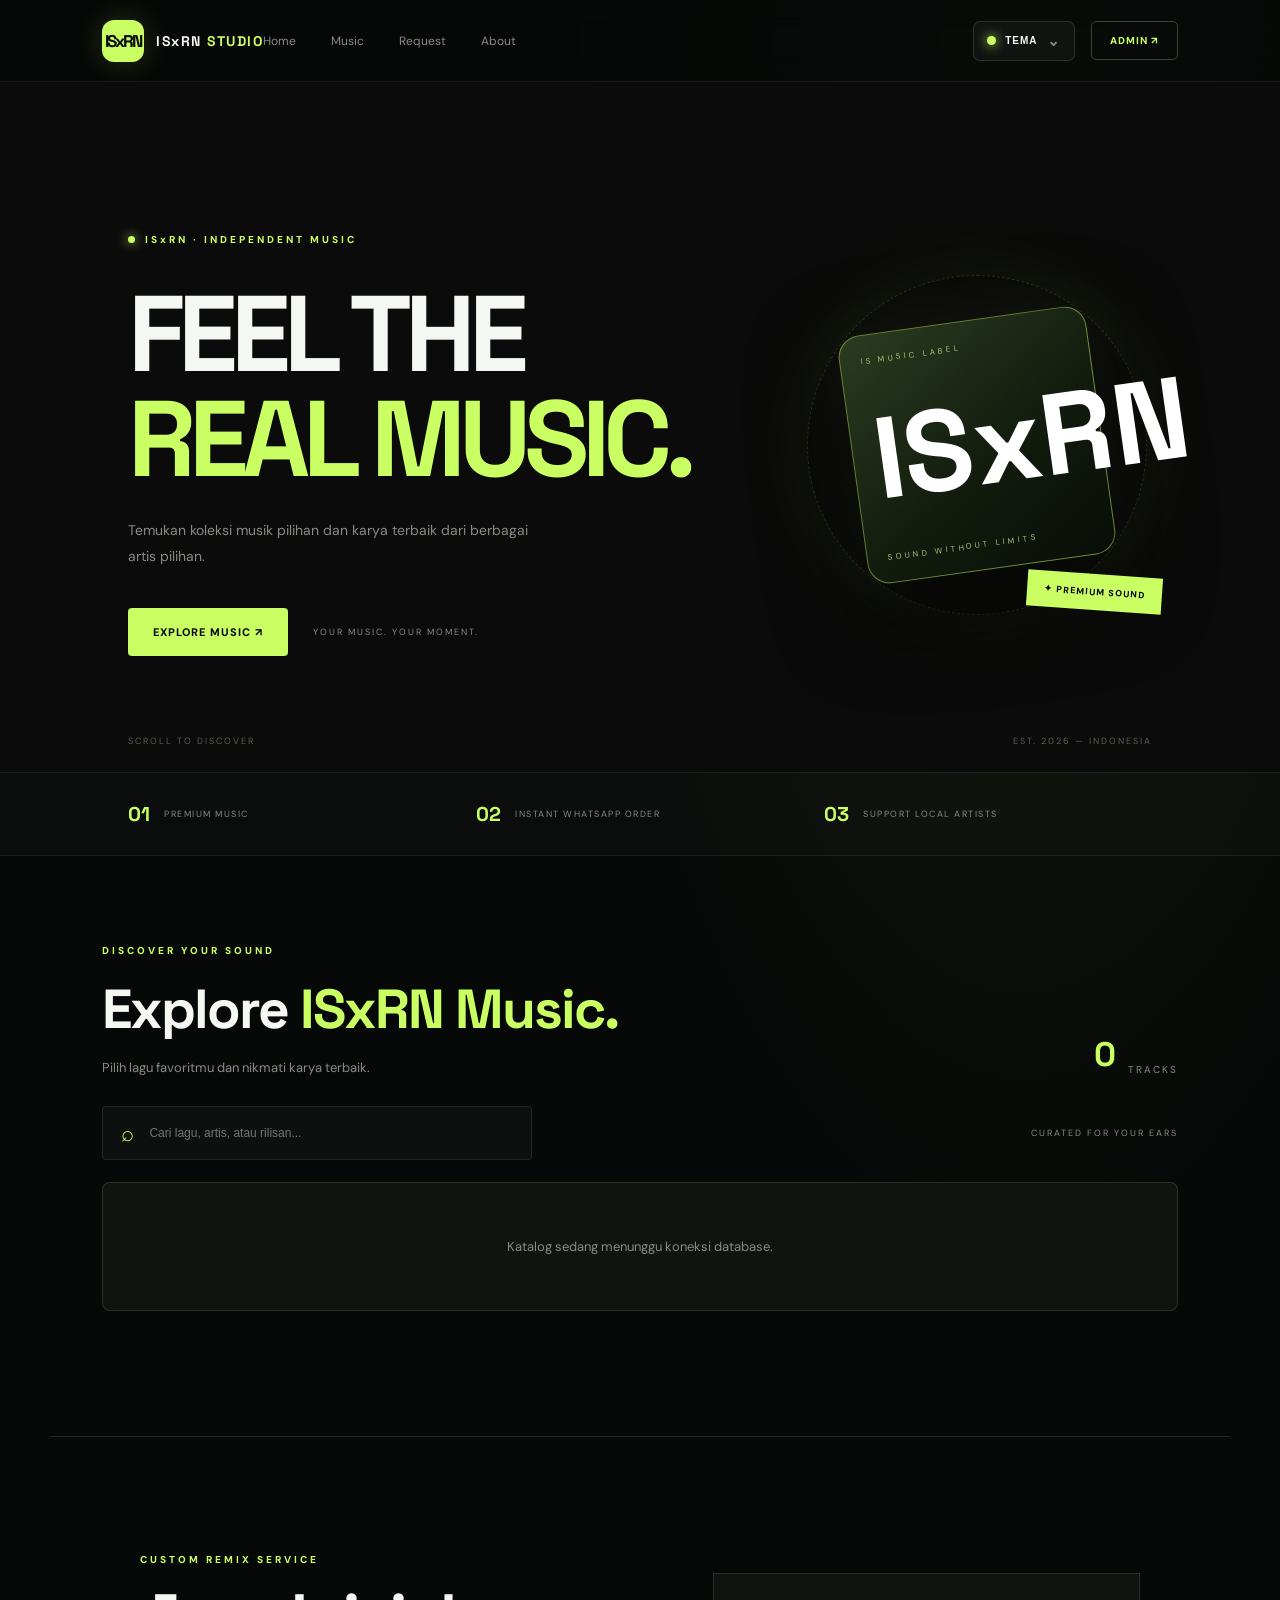
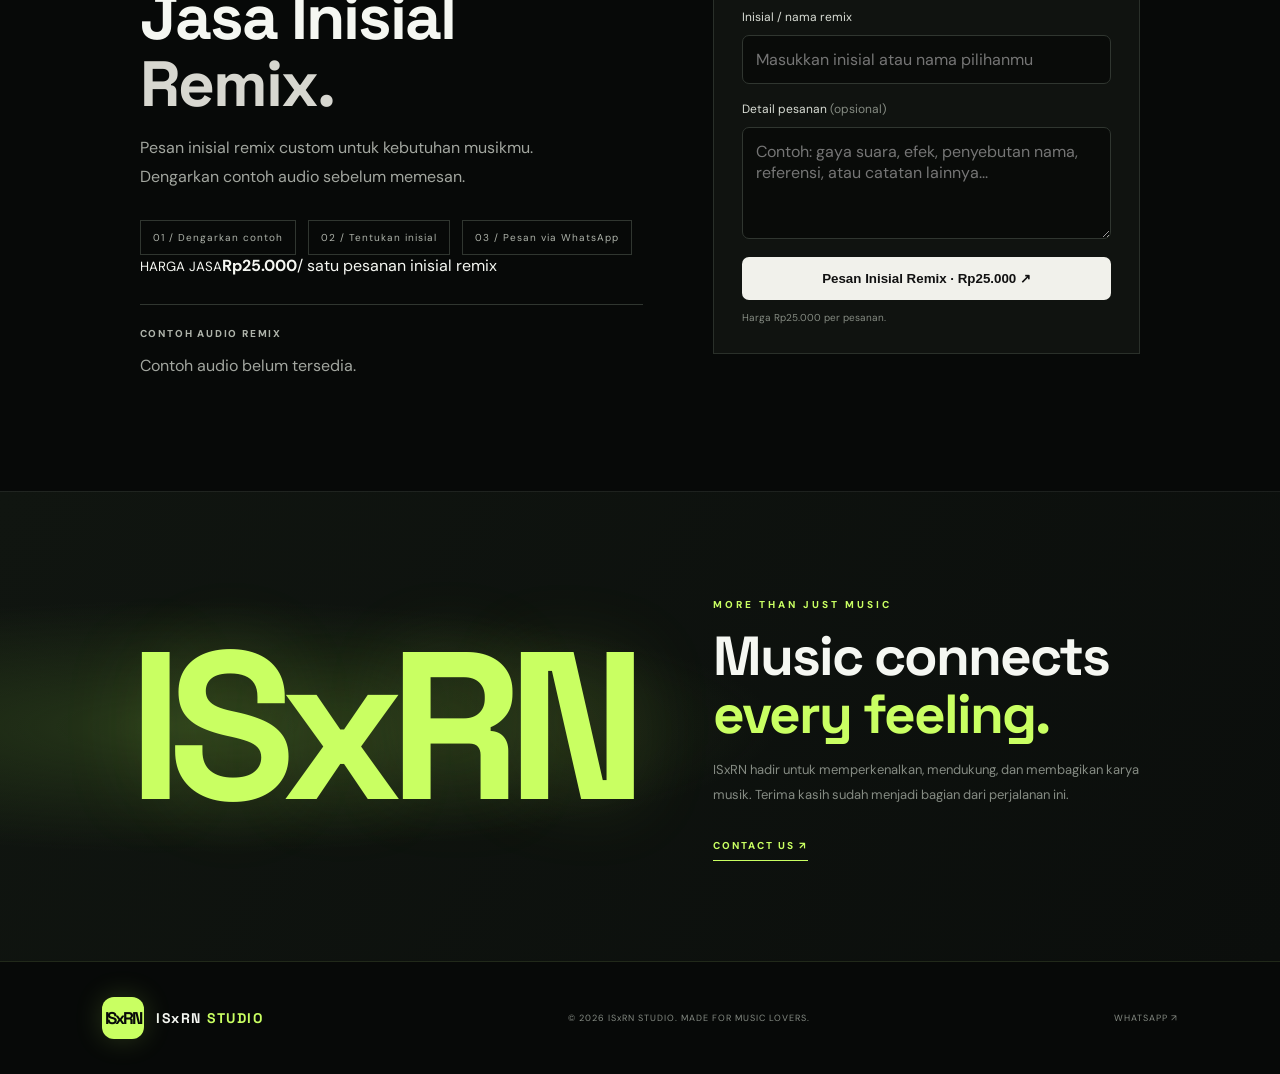
==== commit 9638d401: "Refresh ISxRN storefront branding" ====
--- a/index.html
+++ b/index.html
@@ -8,14 +8,14 @@
   <title>ISxRN — Music Store</title>
   <link rel="preconnect" href="https://fonts.googleapis.com">
   <link href="https://fonts.googleapis.com/css2?family=DM+Sans:wght@400;500;600;700;800&family=Space+Grotesk:wght@400;500;600;700&display=swap" rel="stylesheet">
-  <link rel="stylesheet" href="style.css?v=20261104-21">
+  <link rel="stylesheet" href="style.css?v=20261104-22">
 </head>
 <body>
 
 <header class="navbar">
   <a href="#" class="brand">
     <span class="brand-icon"><img data-store-logo alt="Logo ISxRN" hidden><span data-logo-fallback>ISxRN</span></span>
-    <span>IKBAL <b>SOPAN</b></span>
+    <span>ISxRN <b>STUDIO</b></span>
   </a>
   <nav>
     <a href="#home">Home</a>
@@ -42,7 +42,7 @@
     <div class="hero-content">
       <div class="hero-label">
         <span class="live-dot"></span>
-        INDEPENDENT MUSIC STORE
+        ISxRN · INDEPENDENT MUSIC
       </div>
       <h1>FEEL THE<br><span>REAL MUSIC.</span></h1>
       <p>
@@ -81,7 +81,7 @@
     <div class="catalog-heading">
       <div>
         <span class="eyebrow">DISCOVER YOUR SOUND</span>
-        <h2>Explore <span>Music.</span></h2>
+        <h2>Explore <span>ISxRN Music.</span></h2>
         <p>Pilih lagu favoritmu dan nikmati karya terbaik.</p>
       </div>
       <div class="catalog-count">
@@ -94,9 +94,9 @@
       <div class="search-box">
         <span>⌕</span>
         <input id="searchInput" type="search"
-          placeholder="Cari judul lagu atau artis...">
+          placeholder="Cari lagu, artis, atau rilisan...">
       </div>
-      <span class="sort-label">LATEST RELEASES ↓</span>
+      <span class="sort-label">CURATED FOR YOUR EARS</span>
     </div>
 
     <div id="songList" class="song-grid">
@@ -126,9 +126,9 @@
 <footer>
   <a href="#" class="brand">
     <span class="brand-icon"><img data-store-logo alt="Logo ISxRN" hidden><span data-logo-fallback>ISxRN</span></span>
-    <span>IKBAL <b>SOPAN</b></span>
+    <span>ISxRN <b>STUDIO</b></span>
   </a>
-  <p>© 2026 ISxRN. ALL RIGHTS RESERVED.</p>
+  <p>© 2026 ISxRN STUDIO. MADE FOR MUSIC LOVERS.</p>
   <a href="https://wa.me/6283148451522">WHATSAPP ↗</a>
 </footer>
 
@@ -171,6 +171,6 @@
 </div>
 <script src="config.js?v=20261104-9"></script>
 <script src="https://cdn.jsdelivr.net/npm/@supabase/supabase-js@2"></script>
-<script src="app.js?v=20261104-22"></script>
+<script src="app.js?v=20261104-23"></script>
 </body>
 </html>
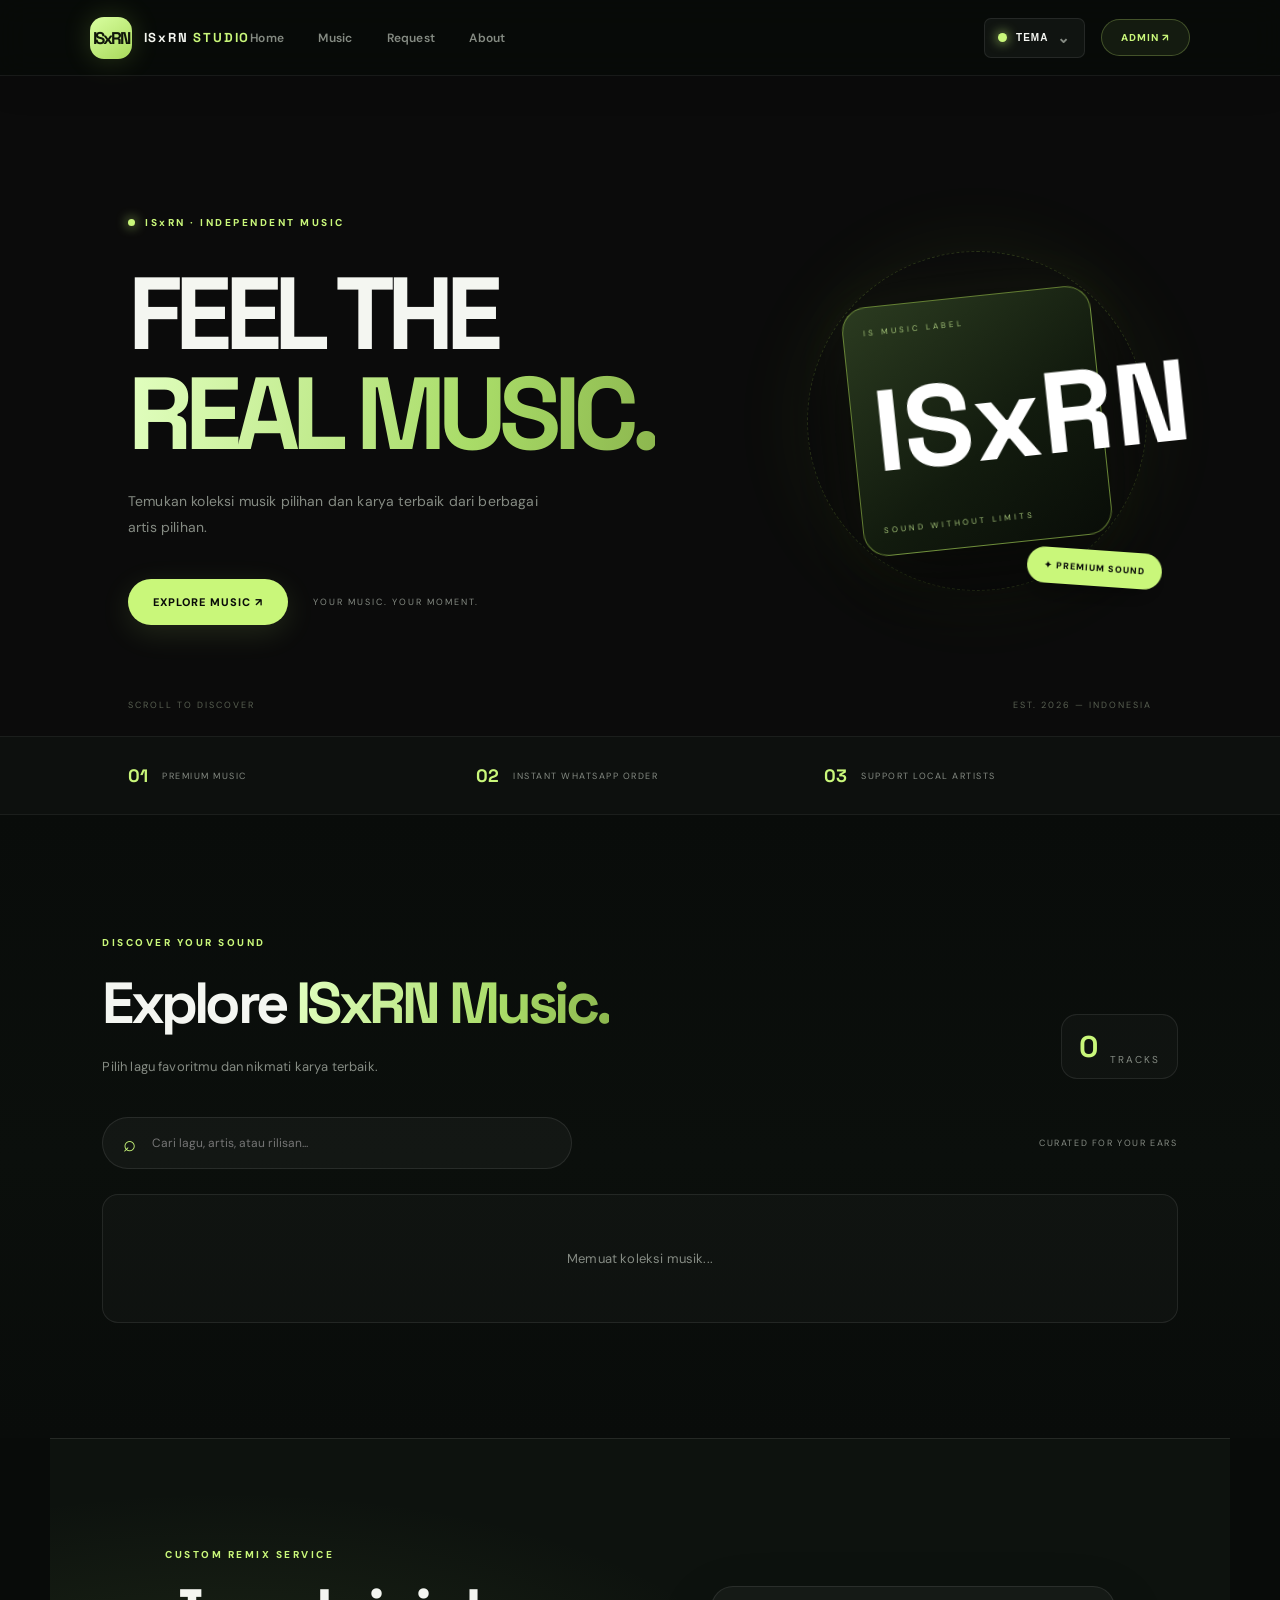
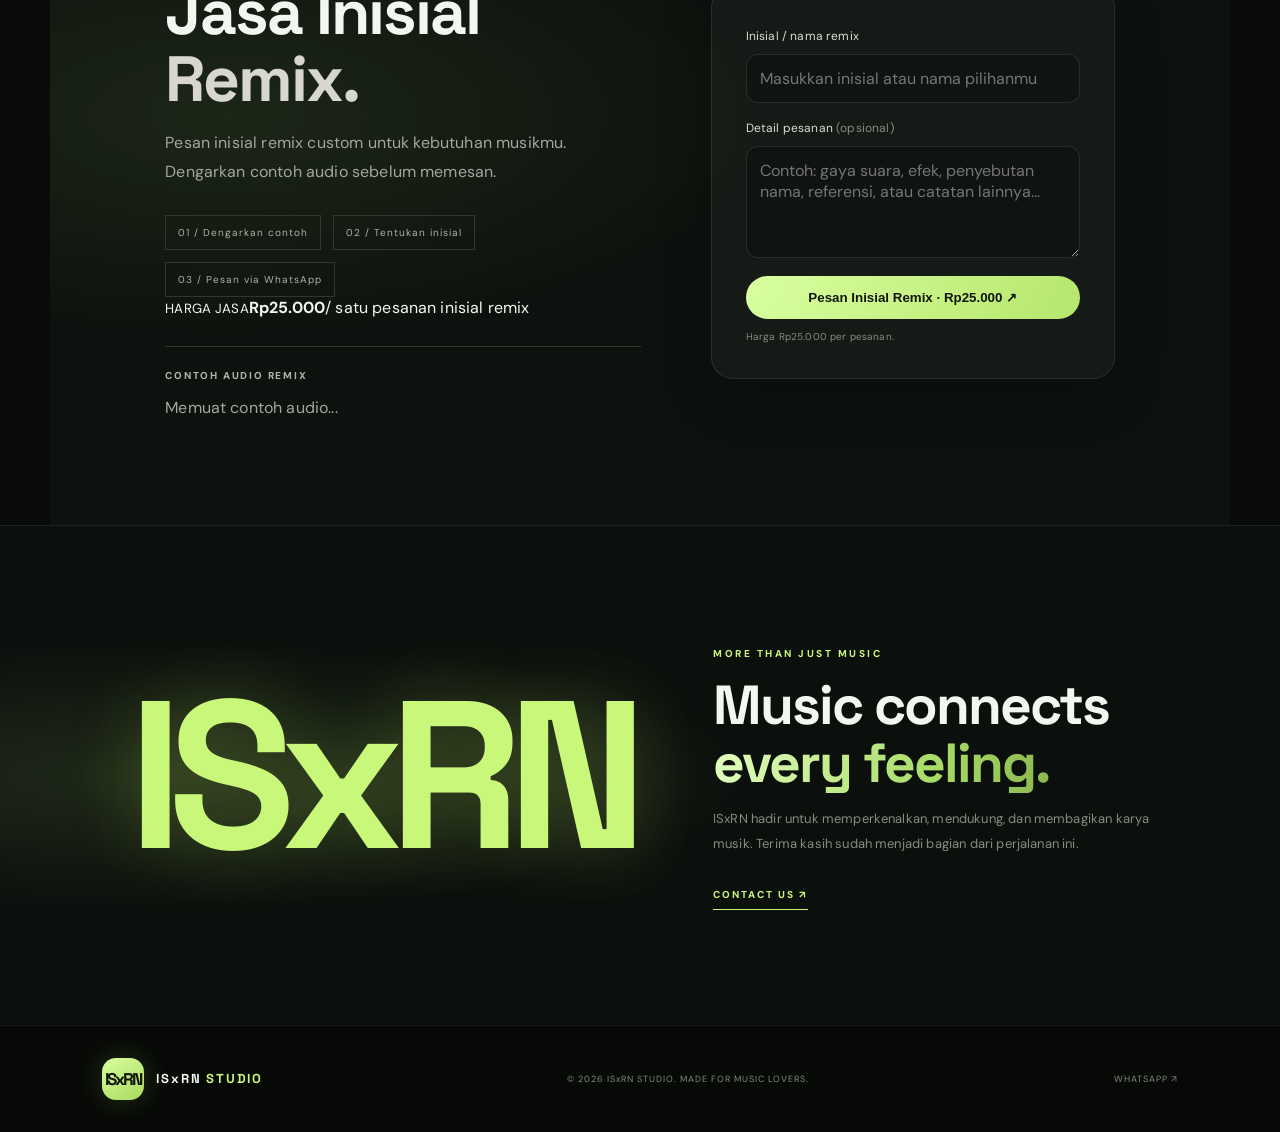
==== commit 01de9d37: "Refresh optimized storefront script cache" ====
--- a/index.html
+++ b/index.html
@@ -171,6 +171,6 @@
 </div>
 <script src="config.js?v=20261104-9"></script>
 <script src="https://cdn.jsdelivr.net/npm/@supabase/supabase-js@2"></script>
-<script src="app.js?v=20261104-23"></script>
+<script src="app.js?v=20261104-24"></script>
 </body>
 </html>
--- a/style.css
+++ b/style.css
@@ -976,3 +976,38 @@
 .admin-song-item{display:flex;align-items:center;justify-content:space-between;gap:16px;padding:14px 0;border-bottom:1px solid var(--border,#303630)}
 .admin-song-item>div{min-width:0;flex:1;display:grid;gap:8px}
 @media(max-width:600px){.admin-song-item{align-items:flex-start;flex-direction:column}.admin-song-item button{width:100%}}
+
+
+
+/* ISxRN — refined storefront experience */
+:root{--green:#c9f77a;--border:rgba(255,255,255,.085)}
+body{background:#080b09;color:#f4f6f1;letter-spacing:.01em}
+::selection{background:rgba(201,247,122,.28);color:#fff}
+.navbar{height:76px;padding-inline:clamp(20px,7vw,112px);background:rgba(8,11,9,.76);border-bottom:1px solid rgba(255,255,255,.065);box-shadow:0 8px 35px #0002}
+.brand{font-size:13px;letter-spacing:1.8px}.brand-icon{border-radius:14px;background:linear-gradient(145deg,#d9ffa0,#a8d95b);color:#10160a}
+.navbar nav{gap:clamp(16px,2.7vw,38px)}.navbar nav a{font-size:12px;font-weight:600;transition:color .25s,transform .25s}.navbar nav a:hover{transform:translateY(-1px)}
+.admin-link{border-radius:999px;padding:11px 19px;background:rgba(201,247,122,.07);border-color:rgba(201,247,122,.25);transition:.25s}.admin-link:hover{background:var(--green);color:#10160a}
+.hero{min-height:660px;padding:105px clamp(24px,10vw,160px) 76px;background:radial-gradient(ellipse at 78% 45%,rgba(164,214,96,.17),transparent 31%),radial-gradient(ellipse at 10% 80%,rgba(58,100,64,.12),transparent 38%),#080b09}
+.hero-label,.eyebrow{letter-spacing:2.5px}.hero h1{font-size:clamp(56px,8vw,108px);line-height:.98;letter-spacing:-.075em}.hero h1 span,.about h2 span,.catalog-heading h2 span{background:linear-gradient(100deg,#e2ffc0,#a9dc68 65%,#8cb64e);-webkit-background-clip:text;background-clip:text;color:transparent}
+.hero-content>p,.catalog-heading p{line-height:1.85}.hero-button{border-radius:999px;padding:16px 25px;box-shadow:0 8px 30px rgba(201,247,122,.12)}.hero-button:hover{transform:translateY(-3px)}
+.art-card{border-radius:25px;backdrop-filter:blur(12px);transform:rotate(-6deg);transition:transform .6s cubic-bezier(.2,.8,.2,1)}.hero-art:hover .art-card{transform:rotate(-2deg) translateY(-5px)}.floating-tag{border-radius:999px;box-shadow:0 10px 30px #0005}
+.features{padding:27px clamp(24px,10vw,160px);background:rgba(255,255,255,.018);border-color:rgba(255,255,255,.06)}.features strong{font-size:18px}
+.catalog{padding:clamp(75px,9vw,125px) clamp(20px,8vw,130px);background:linear-gradient(180deg,#090c0a,#0b0f0c 55%,#090c0a)}
+.catalog-heading{margin-bottom:38px}.catalog-heading h2{font-size:clamp(36px,5vw,58px);letter-spacing:-.065em}.catalog-count{padding:12px 17px;border:1px solid var(--border);border-radius:16px;background:rgba(255,255,255,.025)}.catalog-count strong{font-size:30px}
+.catalog-tools{margin-bottom:25px}.search-box{height:52px;width:min(470px,100%);border-radius:999px;padding:0 20px;background:rgba(255,255,255,.035);border:1px solid rgba(255,255,255,.09);transition:.25s}.search-box:focus-within{border-color:rgba(201,247,122,.5);box-shadow:0 0 0 4px rgba(201,247,122,.055)}.search-box input{font-family:inherit}.sort-label{letter-spacing:1.6px}
+.song-grid{grid-template-columns:repeat(auto-fill,minmax(225px,1fr));gap:20px}
+.song-card{position:relative;background:linear-gradient(155deg,#151a16,#0d110e);border:1px solid rgba(255,255,255,.075);border-radius:17px;box-shadow:0 10px 28px rgba(0,0,0,.16);transition:transform .35s cubic-bezier(.2,.8,.2,1),border-color .35s,box-shadow .35s}
+.song-card:hover{transform:translateY(-6px);border-color:rgba(201,247,122,.35);box-shadow:0 22px 48px #0007,0 0 28px rgba(201,247,122,.045)}
+.song-cover-wrap{border-radius:0;aspect-ratio:1;background:#171c18}.song-cover-wrap img{transition:transform .65s cubic-bezier(.2,.8,.2,1)}.song-card:hover .song-cover-wrap img{transform:scale(1.045)}
+.card-preview{width:44px;height:44px;right:14px;bottom:14px;background:rgba(247,249,242,.94);box-shadow:0 5px 20px #0007;transition:transform .25s,background .25s}.card-preview:hover{transform:scale(1.07);background:var(--green)}
+.song-info{padding:17px 17px 16px}.song-meta h3{font-size:14px;font-weight:700;letter-spacing:-.2px}.song-meta p{font-size:11px;line-height:1.5}.song-price{font-size:17px;color:#d3f89d}
+.song-actions button,.song-actions a{border-radius:999px!important;min-height:39px;transition:transform .22s,filter .22s,background .22s}.song-actions button:hover,.song-actions a:hover{transform:translateY(-2px);filter:brightness(1.08)}.play-button{background:#242b25;color:#e9eee5}.buy-button{background:linear-gradient(120deg,#d9ffa0,#b6e66c);color:#10160a}
+.loading,.empty{border-radius:16px;background:rgba(255,255,255,.025);border-color:var(--border)}
+.music-request{padding:clamp(65px,8vw,110px) clamp(22px,9vw,140px);background:radial-gradient(ellipse at 15% 40%,rgba(131,174,81,.13),transparent 38%),#0d120e}
+.request-form{border:1px solid rgba(255,255,255,.09);border-radius:22px;background:rgba(255,255,255,.035);padding:clamp(20px,3vw,34px);box-shadow:0 20px 55px #0003}.request-form input,.request-form textarea{border-radius:12px!important;background:rgba(0,0,0,.2)!important;border:1px solid rgba(255,255,255,.1)!important}.request-form button{border-radius:999px!important;background:linear-gradient(120deg,#d9ffa0,#b6e66c)!important;color:#10160a!important}
+.about{padding:clamp(70px,9vw,115px) clamp(24px,10vw,160px);background:radial-gradient(ellipse at 12% 50%,rgba(126,164,83,.17),transparent 38%),#0c100d}
+.about-mark{filter:drop-shadow(0 0 35px rgba(201,247,122,.12))}
+footer{padding:32px clamp(22px,8vw,130px);background:#070907;border-color:rgba(255,255,255,.07)}
+.is-mini-player{border-radius:22px;background:rgba(18,23,19,.9);border-color:rgba(201,247,122,.22);backdrop-filter:blur(28px)}
+@media(prefers-reduced-motion:reduce){*,*::before,*::after{scroll-behavior:auto!important;animation-duration:.01ms!important;animation-iteration-count:1!important;transition-duration:.01ms!important}}
+@media(max-width:650px){.navbar{height:68px;padding-inline:17px}.brand{font-size:12px}.admin-link{padding:9px 13px;font-size:9px}.hero{min-height:690px;padding:75px 7% 85px}.hero h1{font-size:clamp(56px,14vw,70px)}.catalog{padding:72px 5% 88px}.catalog-heading{align-items:center}.catalog-heading h2{font-size:36px}.song-grid{grid-template-columns:repeat(2,minmax(0,1fr));gap:12px}.song-card{border-radius:13px}.song-info{padding:12px}.song-meta h3{font-size:12px}.song-price{font-size:15px}.song-actions{gap:6px}.song-actions button,.song-actions a{font-size:9px;padding:10px 4px}.card-preview{width:38px;height:38px}.music-request{padding:65px 6%}.about{padding:65px 7%}}
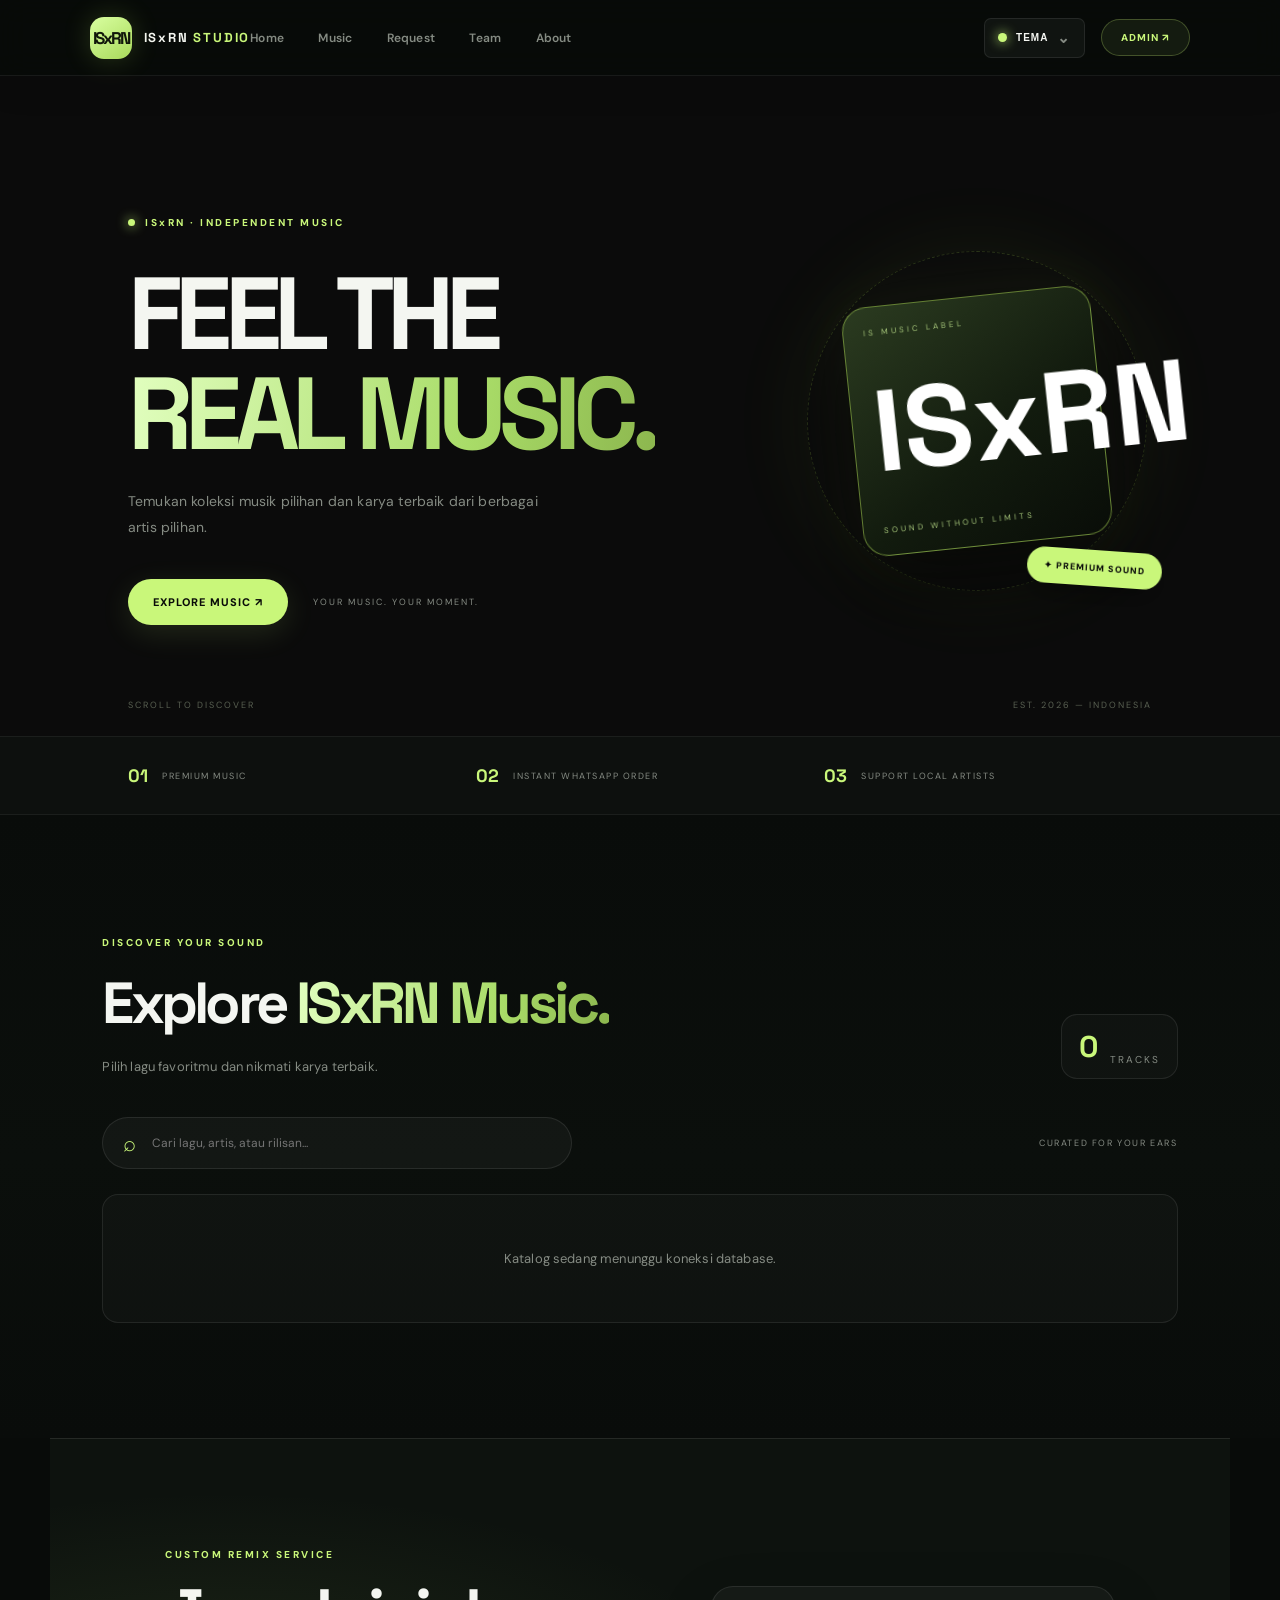
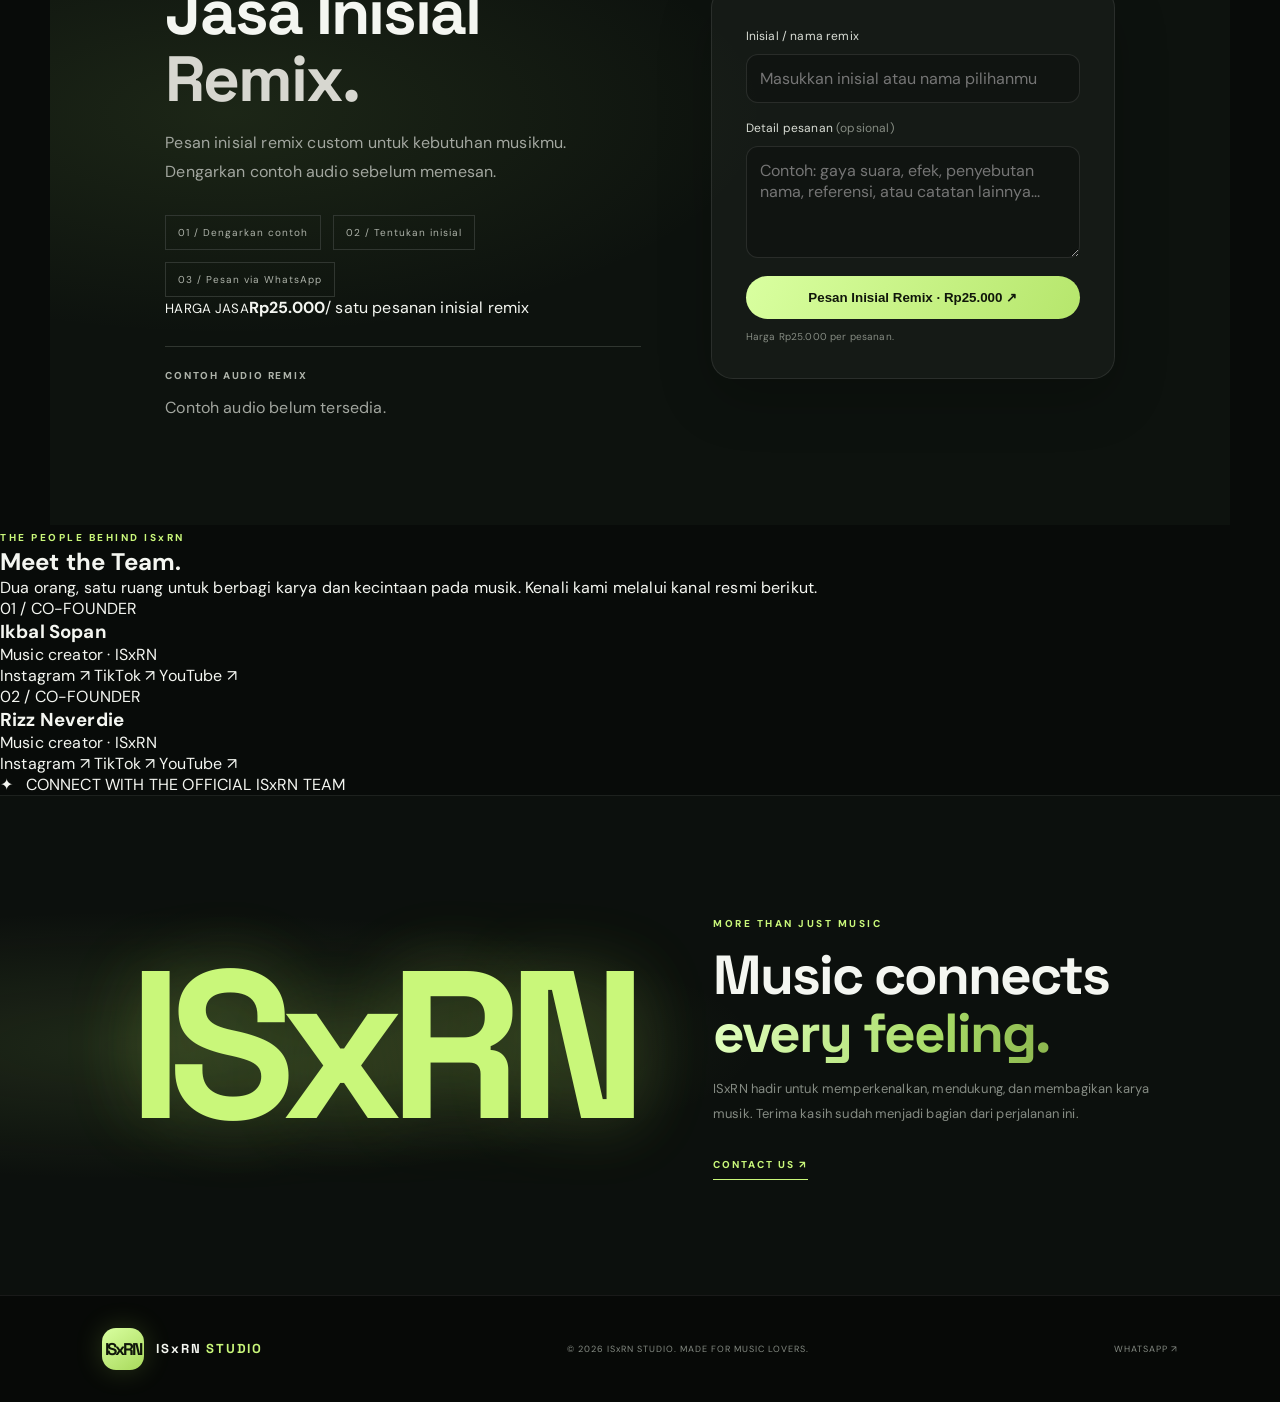
==== commit 74db2430: "Add ISxRN co-founder social links" ====
--- a/index.html
+++ b/index.html
@@ -21,6 +21,7 @@
     <a href="#home">Home</a>
     <a href="#katalog">Music</a>
     <a href="#request">Request</a>
+    <a href="#team">Team</a>
     <a href="#about">About</a>
   </nav>
   <div class="theme-picker" id="themePicker">
@@ -105,6 +106,37 @@
   </section>
 
   <section class="music-request" id="request"><div class="request-copy"><span class="eyebrow">CUSTOM REMIX SERVICE</span><h2>Jasa Inisial <span>Remix.</span></h2><p>Pesan inisial remix custom untuk kebutuhan musikmu. Dengarkan contoh audio sebelum memesan.</p><div class="request-points"><span>01 / Dengarkan contoh</span><span>02 / Tentukan inisial</span><span>03 / Pesan via WhatsApp</span></div><div class="request-price"><small>HARGA JASA</small><strong>Rp25.000</strong><span>/ satu pesanan inisial remix</span></div><div class="request-examples"><small>CONTOH AUDIO REMIX</small><div id="remixSampleList" class="remix-sample-list"><p>Memuat contoh audio...</p></div></div></div><form id="musicRequestForm" class="request-form"><label for="requestInitial">Inisial / nama remix</label><input id="requestInitial" type="text" maxlength="40" placeholder="Masukkan inisial atau nama pilihanmu" required><label for="requestDetail">Detail pesanan <span>(opsional)</span></label><textarea id="requestDetail" rows="4" maxlength="400" placeholder="Contoh: gaya suara, efek, penyebutan nama, referensi, atau catatan lainnya..."></textarea><button type="submit">Pesan Inisial Remix · Rp25.000 ↗</button><small>Harga Rp25.000 per pesanan.</small></form></section>
+  <section class="team-section" id="team">
+    <div class="team-heading">
+      <span class="eyebrow">THE PEOPLE BEHIND ISxRN</span>
+      <h2>Meet the <span>Team.</span></h2>
+      <p>Dua orang, satu ruang untuk berbagi karya dan kecintaan pada musik. Kenali kami melalui kanal resmi berikut.</p>
+    </div>
+    <div class="team-grid">
+      <article class="team-card">
+        <div class="team-number">01 / CO-FOUNDER</div>
+        <h3>Ikbal Sopan</h3>
+        <p>Music creator · ISxRN</p>
+        <div class="team-socials">
+          <a href="https://www.instagram.com/ikbal144p_?rpxt=MXVrdW5hdnA5dDB3OA==" target="_blank" rel="noopener">Instagram <span>↗</span></a>
+          <a href="https://www.tiktok.com/@ikbalsopanrmx?_r=1&_t=ZS-9BCthzpcieK" target="_blank" rel="noopener">TikTok <span>↗</span></a>
+          <a href="https://youtube.com/@ikbalsopanrmx?si=txOzdRzr-TAiYEt4" target="_blank" rel="noopener">YouTube <span>↗</span></a>
+        </div>
+      </article>
+      <article class="team-card">
+        <div class="team-number">02 / CO-FOUNDER</div>
+        <h3>Rizz Neverdie</h3>
+        <p>Music creator · ISxRN</p>
+        <div class="team-socials">
+          <a href="https://www.instagram.com/rzqslmnn?psln=a3RjZmhqbHYwYzhx" target="_blank" rel="noopener">Instagram <span>↗</span></a>
+          <a href="https://www.tiktok.com/@rzqslmn?_r=1&_t=ZS-9BCtRPoS0FJ" target="_blank" rel="noopener">TikTok <span>↗</span></a>
+          <a href="https://youtube.com/@rizzneverdiee?si=i6J2ws2qYos7ouiD" target="_blank" rel="noopener">YouTube <span>↗</span></a>
+        </div>
+      </article>
+    </div>
+    <div class="team-trust">✦ &nbsp; CONNECT WITH THE OFFICIAL ISxRN TEAM</div>
+  </section>
+
   <section class="about" id="about">
     <div class="about-mark"><img data-store-logo alt="Logo ISxRN" hidden><span data-logo-fallback>ISxRN</span></div>
     <div>
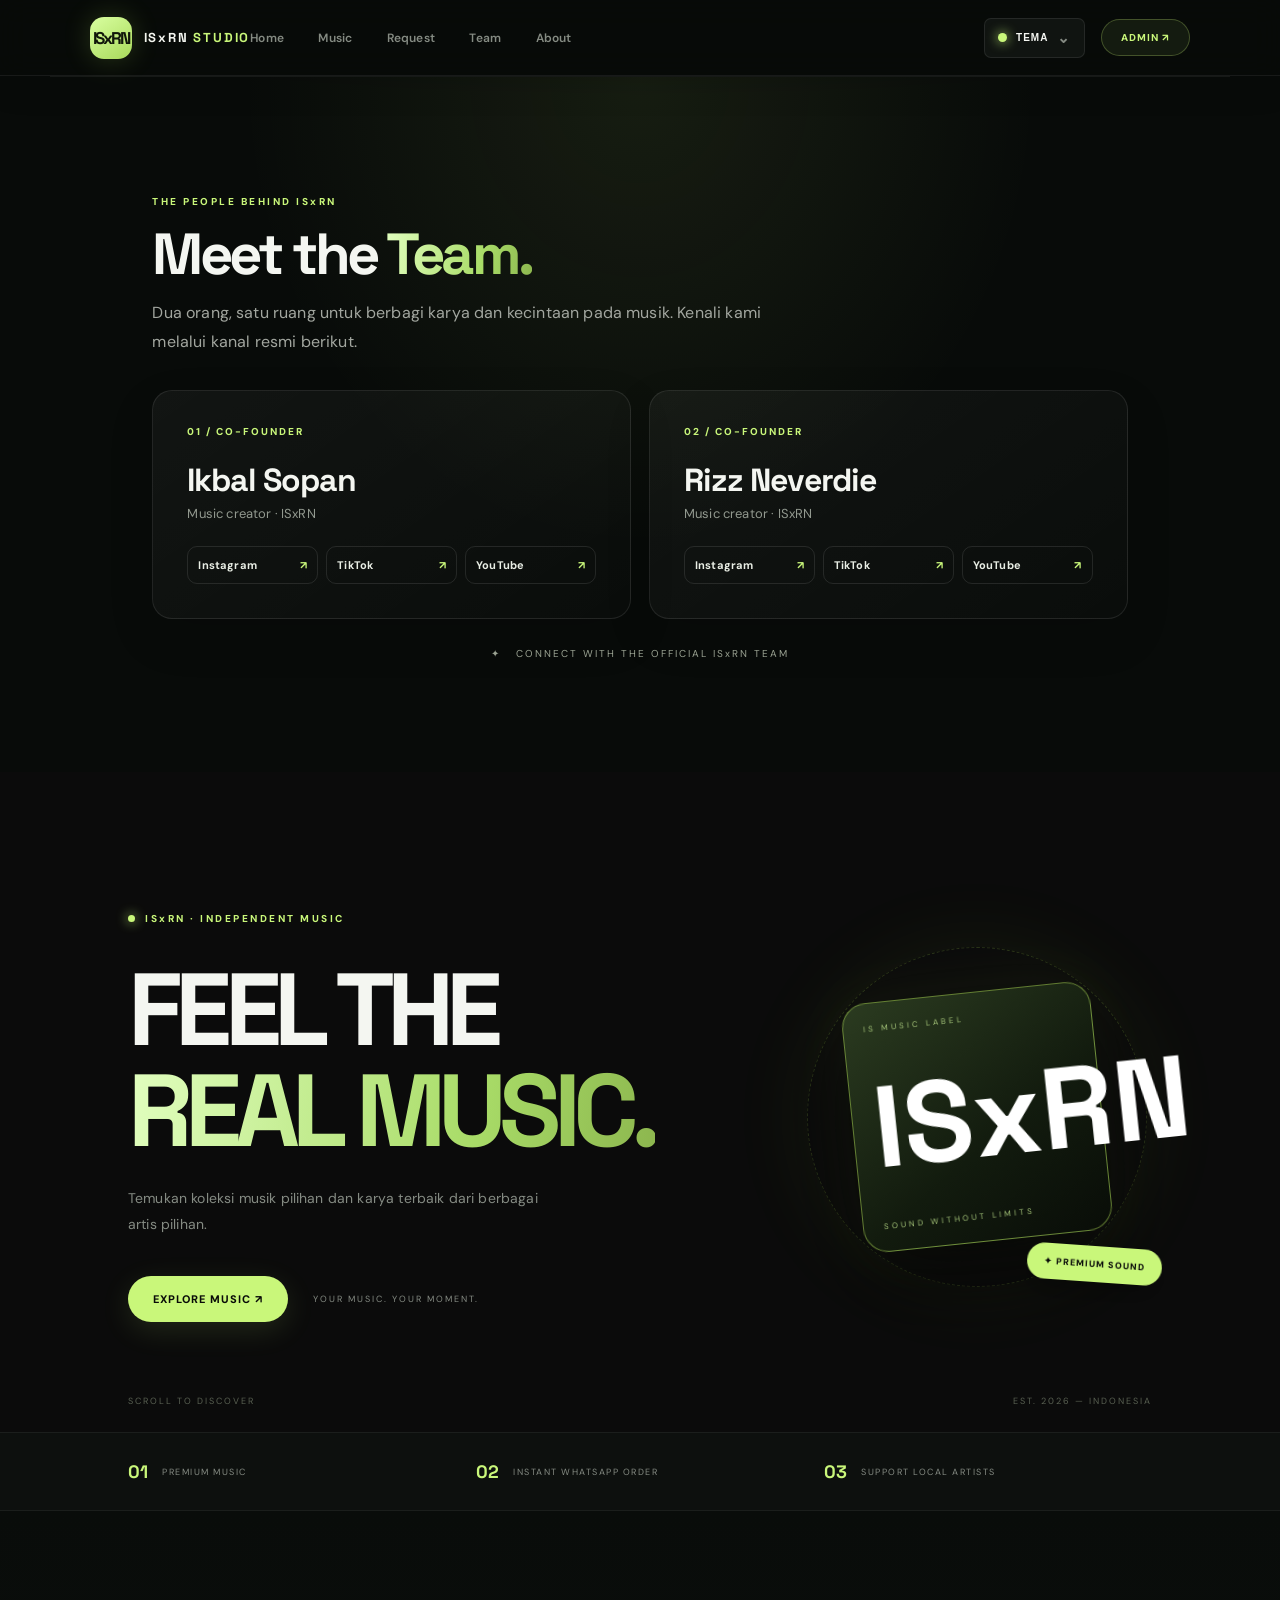
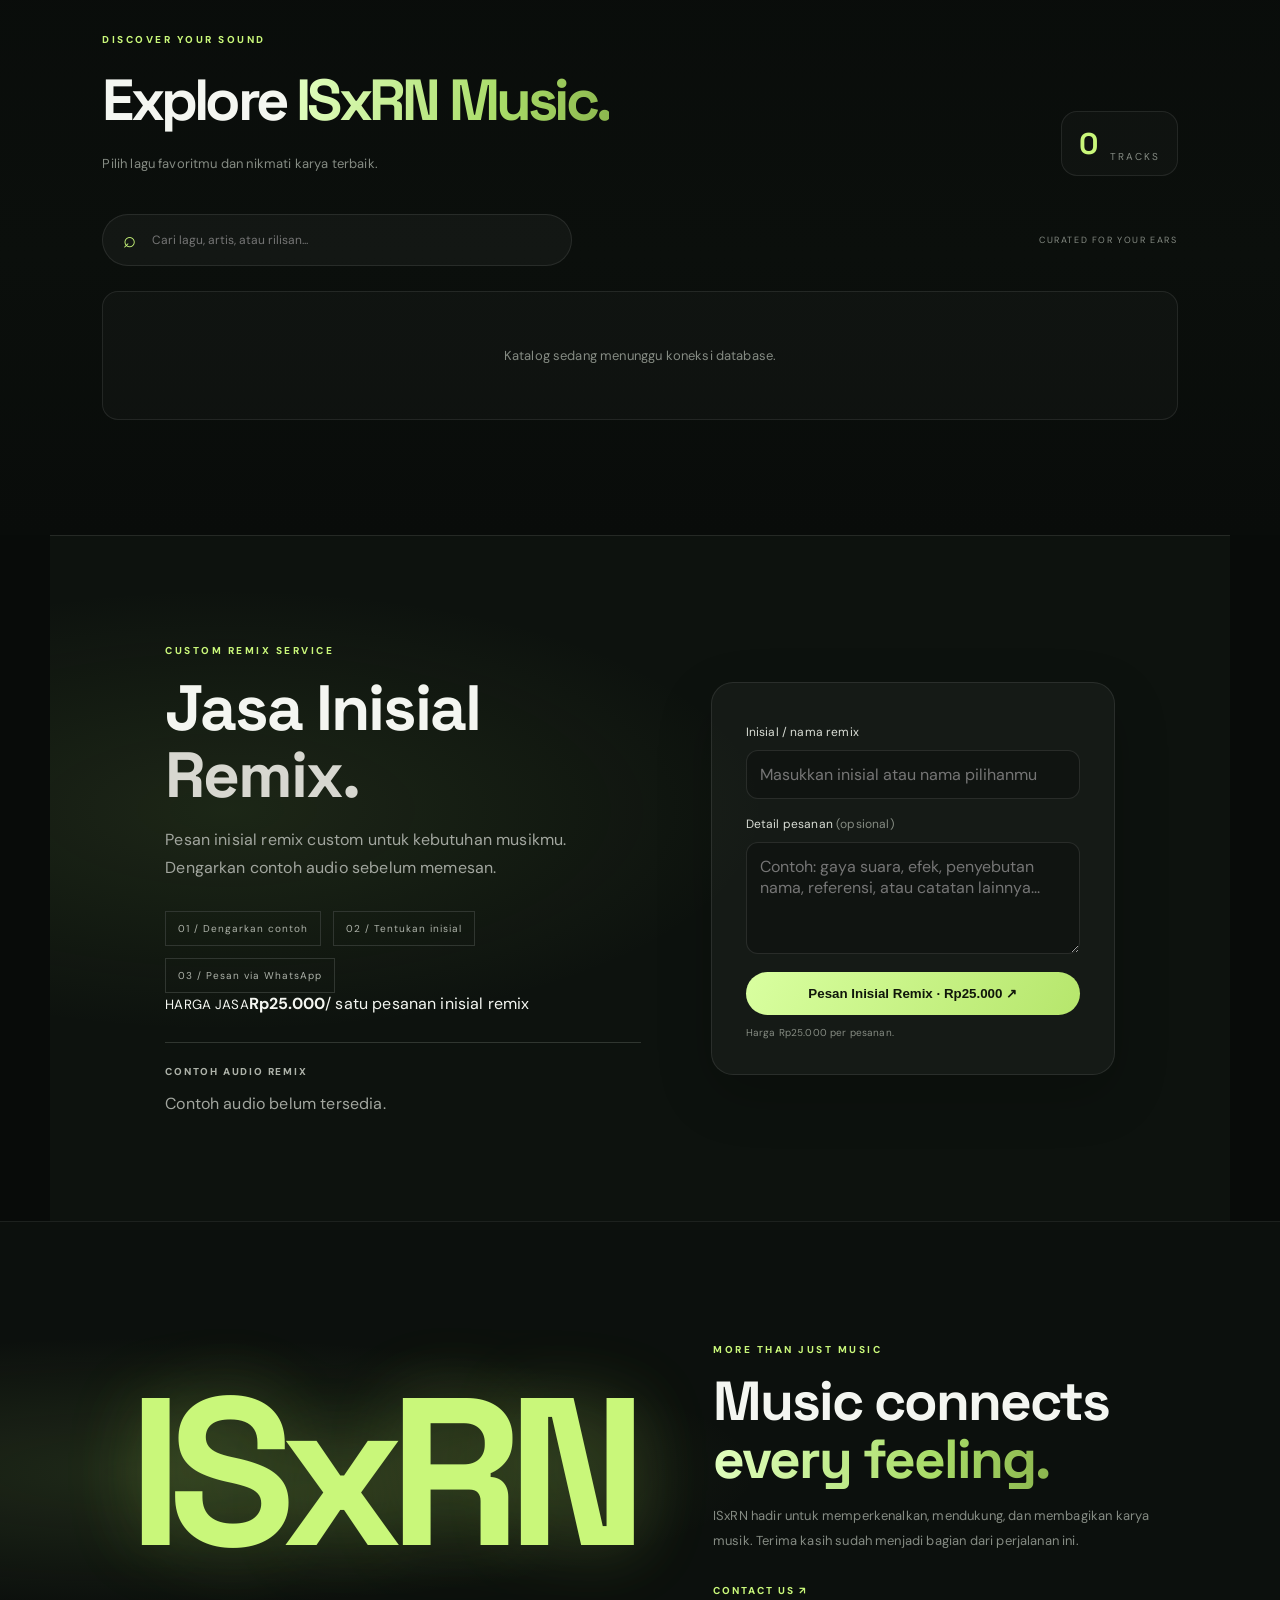
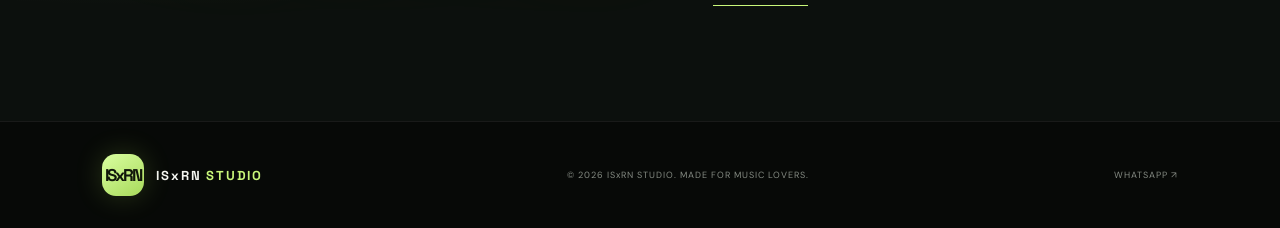
==== commit f981ec7f: "Move ISxRN team social links to top of homepage" ====
--- a/index.html
+++ b/index.html
@@ -39,73 +39,6 @@
 </header>
 
 <main>
-  <section class="hero" id="home">
-    <div class="hero-content">
-      <div class="hero-label">
-        <span class="live-dot"></span>
-        ISxRN · INDEPENDENT MUSIC
-      </div>
-      <h1>FEEL THE<br><span>REAL MUSIC.</span></h1>
-      <p>
-        Temukan koleksi musik pilihan dan karya terbaik
-        dari berbagai artis pilihan.
-      </p>
-      <div class="hero-buttons">
-        <a href="#katalog" class="hero-button">EXPLORE MUSIC ↗</a>
-        <span class="hero-note">YOUR MUSIC. YOUR MOMENT.</span>
-      </div>
-    </div>
-
-    <div class="hero-art">
-      <div class="art-circle"></div>
-      <div class="art-card">
-        <div class="art-top">IS MUSIC LABEL</div>
-        <div class="art-logo"><img data-store-logo alt="Logo ISxRN" hidden><span data-logo-fallback>ISxRN</span></div>
-        <div class="art-bottom">SOUND WITHOUT LIMITS</div>
-      </div>
-      <div class="floating-tag">✦ PREMIUM SOUND</div>
-    </div>
-
-    <div class="hero-bottom">
-      <span>SCROLL TO DISCOVER</span>
-      <span>EST. 2026 — INDONESIA</span>
-    </div>
-  </section>
-
-  <section class="features">
-    <div><strong>01</strong><span>PREMIUM MUSIC</span></div>
-    <div><strong>02</strong><span>INSTANT WHATSAPP ORDER</span></div>
-    <div><strong>03</strong><span>SUPPORT LOCAL ARTISTS</span></div>
-  </section>
-
-  <section class="catalog" id="katalog">
-    <div class="catalog-heading">
-      <div>
-        <span class="eyebrow">DISCOVER YOUR SOUND</span>
-        <h2>Explore <span>ISxRN Music.</span></h2>
-        <p>Pilih lagu favoritmu dan nikmati karya terbaik.</p>
-      </div>
-      <div class="catalog-count">
-        <strong id="musicCount">0</strong>
-        <span>TRACKS</span>
-      </div>
-    </div>
-
-    <div class="catalog-tools">
-      <div class="search-box">
-        <span>⌕</span>
-        <input id="searchInput" type="search"
-          placeholder="Cari lagu, artis, atau rilisan...">
-      </div>
-      <span class="sort-label">CURATED FOR YOUR EARS</span>
-    </div>
-
-    <div id="songList" class="song-grid">
-      <div class="loading">Memuat koleksi musik...</div>
-    </div>
-  </section>
-
-  <section class="music-request" id="request"><div class="request-copy"><span class="eyebrow">CUSTOM REMIX SERVICE</span><h2>Jasa Inisial <span>Remix.</span></h2><p>Pesan inisial remix custom untuk kebutuhan musikmu. Dengarkan contoh audio sebelum memesan.</p><div class="request-points"><span>01 / Dengarkan contoh</span><span>02 / Tentukan inisial</span><span>03 / Pesan via WhatsApp</span></div><div class="request-price"><small>HARGA JASA</small><strong>Rp25.000</strong><span>/ satu pesanan inisial remix</span></div><div class="request-examples"><small>CONTOH AUDIO REMIX</small><div id="remixSampleList" class="remix-sample-list"><p>Memuat contoh audio...</p></div></div></div><form id="musicRequestForm" class="request-form"><label for="requestInitial">Inisial / nama remix</label><input id="requestInitial" type="text" maxlength="40" placeholder="Masukkan inisial atau nama pilihanmu" required><label for="requestDetail">Detail pesanan <span>(opsional)</span></label><textarea id="requestDetail" rows="4" maxlength="400" placeholder="Contoh: gaya suara, efek, penyebutan nama, referensi, atau catatan lainnya..."></textarea><button type="submit">Pesan Inisial Remix · Rp25.000 ↗</button><small>Harga Rp25.000 per pesanan.</small></form></section>
   <section class="team-section" id="team">
     <div class="team-heading">
       <span class="eyebrow">THE PEOPLE BEHIND ISxRN</span>
@@ -136,6 +69,75 @@
     </div>
     <div class="team-trust">✦ &nbsp; CONNECT WITH THE OFFICIAL ISxRN TEAM</div>
   </section>
+
+  <section class="hero" id="home">
+    <div class="hero-content">
+      <div class="hero-label">
+        <span class="live-dot"></span>
+        ISxRN · INDEPENDENT MUSIC
+      </div>
+      <h1>FEEL THE<br><span>REAL MUSIC.</span></h1>
+      <p>
+        Temukan koleksi musik pilihan dan karya terbaik
+        dari berbagai artis pilihan.
+      </p>
+      <div class="hero-buttons">
+        <a href="#katalog" class="hero-button">EXPLORE MUSIC ↗</a>
+        <span class="hero-note">YOUR MUSIC. YOUR MOMENT.</span>
+      </div>
+    </div>
+
+    <div class="hero-art">
+      <div class="art-circle"></div>
+      <div class="art-card">
+        <div class="art-top">IS MUSIC LABEL</div>
+        <div class="art-logo"><img data-store-logo alt="Logo ISxRN" hidden><span data-logo-fallback>ISxRN</span></div>
+        <div class="art-bottom">SOUND WITHOUT LIMITS</div>
+      </div>
+      <div class="floating-tag">✦ PREMIUM SOUND</div>
+    </div>
+
+    <div class="hero-bottom">
+      <span>SCROLL TO DISCOVER</span>
+      <span>EST. 2026 — INDONESIA</span>
+    </div>
+  </section>
+
+  <section class="features">
+    <div><strong>01</strong><span>PREMIUM MUSIC</span></div>
+    <div><strong>02</strong><span>INSTANT WHATSAPP ORDER</span></div>
+    <div><strong>03</strong><span>SUPPORT LOCAL ARTISTS</span></div>
+  </section>
+
+  <section class="catalog" id="katalog">
+    <div class="catalog-heading">
+      <div>
+        <span class="eyebrow">DISCOVER YOUR SOUND</span>
+        <h2>Explore <span>ISxRN Music.</span></h2>
+        <p>Pilih lagu favoritmu dan nikmati karya terbaik.</p>
+      </div>
+      <div class="catalog-count">
+        <strong id="musicCount">0</strong>
+        <span>TRACKS</span>
+      </div>
+    </div>
+
+    <div class="catalog-tools">
+      <div class="search-box">
+        <span>⌕</span>
+        <input id="searchInput" type="search"
+          placeholder="Cari lagu, artis, atau rilisan...">
+      </div>
+      <span class="sort-label">CURATED FOR YOUR EARS</span>
+    </div>
+
+    <div id="songList" class="song-grid">
+      <div class="loading">Memuat koleksi musik...</div>
+    </div>
+  </section>
+
+  <section class="music-request" id="request"><div class="request-copy"><span class="eyebrow">CUSTOM REMIX SERVICE</span><h2>Jasa Inisial <span>Remix.</span></h2><p>Pesan inisial remix custom untuk kebutuhan musikmu. Dengarkan contoh audio sebelum memesan.</p><div class="request-points"><span>01 / Dengarkan contoh</span><span>02 / Tentukan inisial</span><span>03 / Pesan via WhatsApp</span></div><div class="request-price"><small>HARGA JASA</small><strong>Rp25.000</strong><span>/ satu pesanan inisial remix</span></div><div class="request-examples"><small>CONTOH AUDIO REMIX</small><div id="remixSampleList" class="remix-sample-list"><p>Memuat contoh audio...</p></div></div></div><form id="musicRequestForm" class="request-form"><label for="requestInitial">Inisial / nama remix</label><input id="requestInitial" type="text" maxlength="40" placeholder="Masukkan inisial atau nama pilihanmu" required><label for="requestDetail">Detail pesanan <span>(opsional)</span></label><textarea id="requestDetail" rows="4" maxlength="400" placeholder="Contoh: gaya suara, efek, penyebutan nama, referensi, atau catatan lainnya..."></textarea><button type="submit">Pesan Inisial Remix · Rp25.000 ↗</button><small>Harga Rp25.000 per pesanan.</small></form></section>
+
 
   <section class="about" id="about">
     <div class="about-mark"><img data-store-logo alt="Logo ISxRN" hidden><span data-logo-fallback>ISxRN</span></div>
--- a/style.css
+++ b/style.css
@@ -1011,3 +1011,23 @@
 .is-mini-player{border-radius:22px;background:rgba(18,23,19,.9);border-color:rgba(201,247,122,.22);backdrop-filter:blur(28px)}
 @media(prefers-reduced-motion:reduce){*,*::before,*::after{scroll-behavior:auto!important;animation-duration:.01ms!important;animation-iteration-count:1!important;transition-duration:.01ms!important}}
 @media(max-width:650px){.navbar{height:68px;padding-inline:17px}.brand{font-size:12px}.admin-link{padding:9px 13px;font-size:9px}.hero{min-height:690px;padding:75px 7% 85px}.hero h1{font-size:clamp(56px,14vw,70px)}.catalog{padding:72px 5% 88px}.catalog-heading{align-items:center}.catalog-heading h2{font-size:36px}.song-grid{grid-template-columns:repeat(2,minmax(0,1fr));gap:12px}.song-card{border-radius:13px}.song-info{padding:12px}.song-meta h3{font-size:12px}.song-price{font-size:15px}.song-actions{gap:6px}.song-actions button,.song-actions a{font-size:9px;padding:10px 4px}.card-preview{width:38px;height:38px}.music-request{padding:65px 6%}.about{padding:65px 7%}}
+
+
+/* ISxRN — official co-founder social links */
+.team-section{max-width:1180px;margin:0 auto;padding:clamp(70px,9vw,112px) clamp(22px,8vw,120px);border-top:1px solid rgba(255,255,255,.07);background:radial-gradient(ellipse at 50% 0,rgba(201,247,122,.08),transparent 48%)}
+.team-heading{max-width:650px;margin-bottom:34px}
+.team-heading h2{font:700 clamp(38px,5vw,58px)/1.05 "Space Grotesk",sans-serif;letter-spacing:-.06em;margin:14px 0}
+.team-heading h2 span{background:linear-gradient(100deg,#e2ffc0,#a9dc68 65%,#8cb64e);-webkit-background-clip:text;background-clip:text;color:transparent}
+.team-heading p{color:#a2a69f;line-height:1.8}
+.team-grid{display:grid;grid-template-columns:repeat(2,minmax(0,1fr));gap:18px}
+.team-card{padding:clamp(22px,3vw,34px);border:1px solid rgba(255,255,255,.09);border-radius:20px;background:linear-gradient(145deg,rgba(255,255,255,.045),rgba(255,255,255,.012));box-shadow:0 18px 45px #0002;transition:transform .25s,border-color .25s}
+.team-card:hover{transform:translateY(-4px);border-color:rgba(201,247,122,.3)}
+.team-number{font-size:10px;letter-spacing:2px;color:#c9f77a;font-weight:800}
+.team-card h3{font:700 clamp(24px,3vw,32px) "Space Grotesk",sans-serif;letter-spacing:-1px;margin:22px 0 5px}
+.team-card>p{color:#92998f;font-size:13px;margin:0 0 24px}
+.team-socials{display:grid;grid-template-columns:repeat(3,minmax(0,1fr));gap:8px}
+.team-socials a{display:flex;align-items:center;justify-content:space-between;gap:5px;padding:11px 10px;border:1px solid rgba(255,255,255,.1);border-radius:10px;color:#e9eee5;text-decoration:none;font-size:11px;font-weight:700;transition:.2s}
+.team-socials a span{color:#c9f77a}
+.team-socials a:hover{background:rgba(201,247,122,.09);border-color:rgba(201,247,122,.35)}
+.team-trust{text-align:center;margin-top:28px;color:#9aa292;font-size:10px;letter-spacing:2px}
+@media(max-width:650px){.team-section{padding:65px 6%}.team-grid{grid-template-columns:1fr;gap:13px}.team-card{padding:23px}.team-socials{gap:7px}.team-socials a{font-size:10px;padding:11px 8px}}
